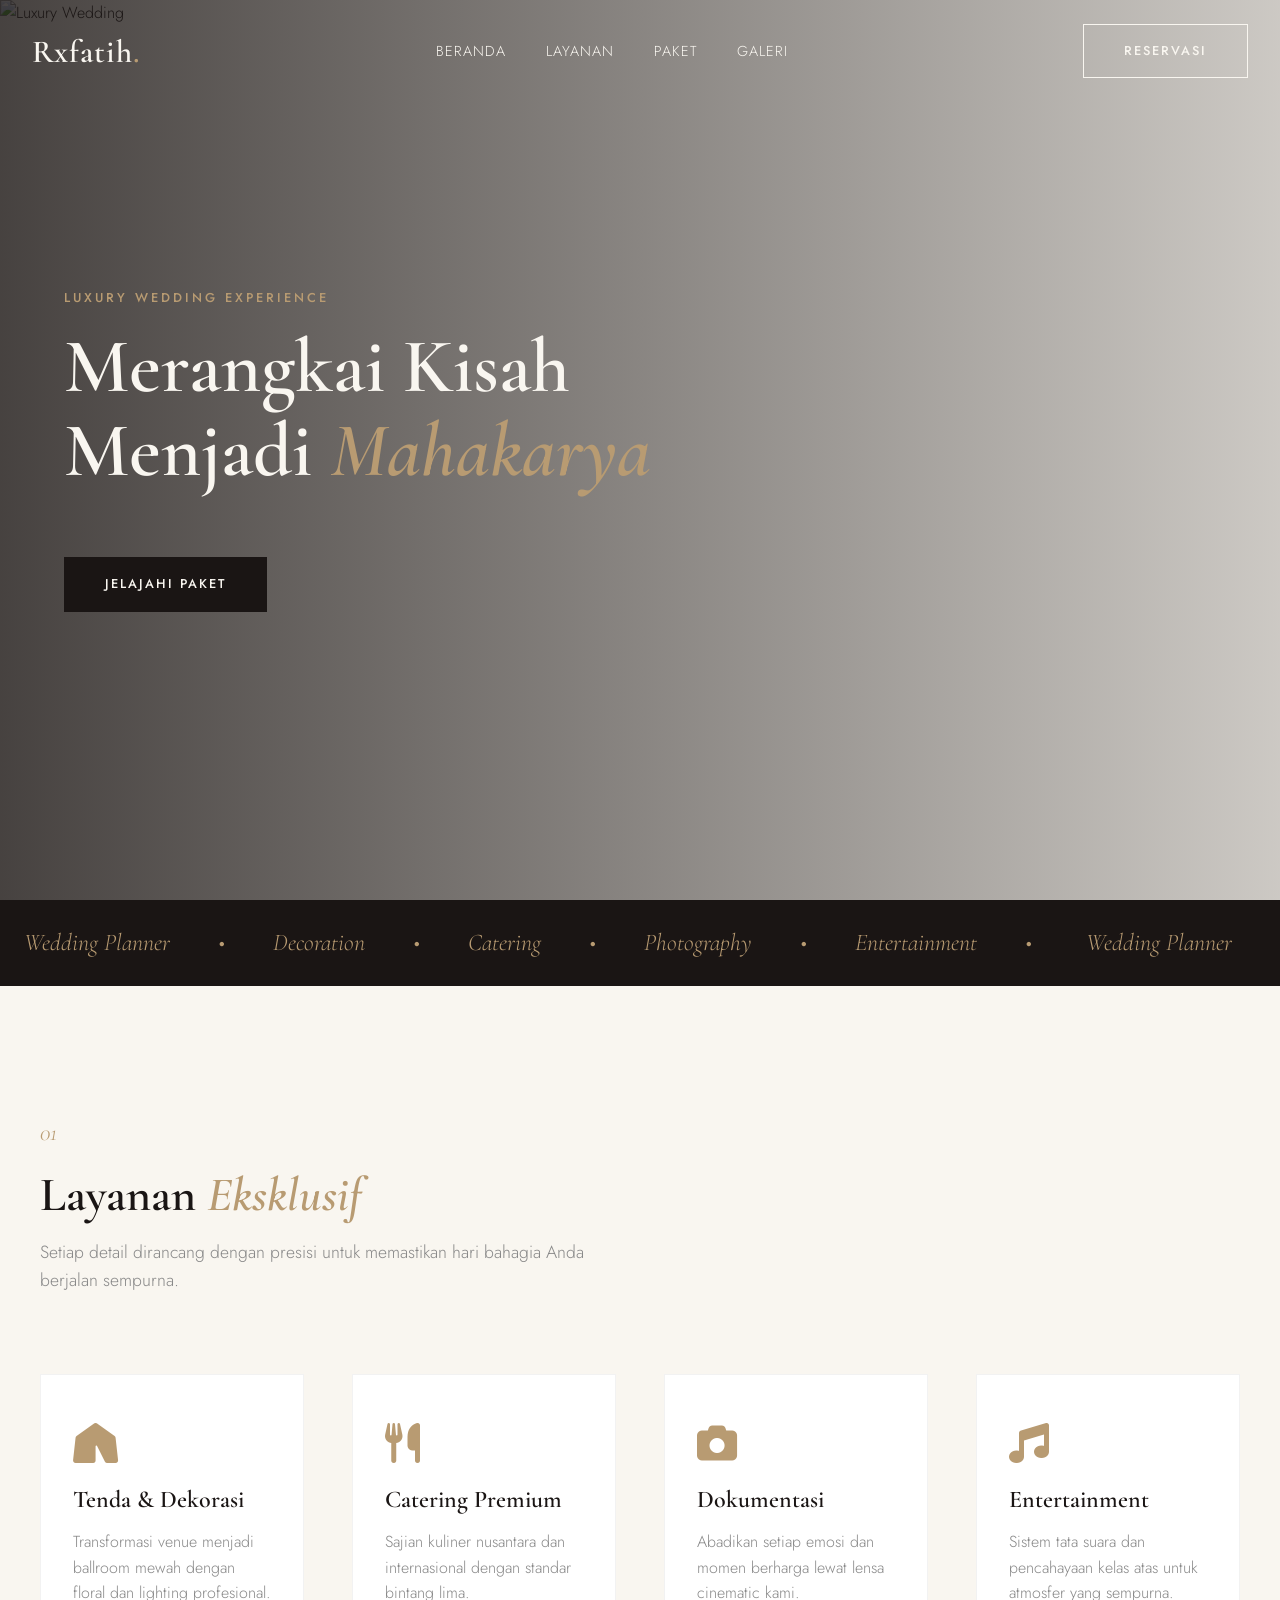
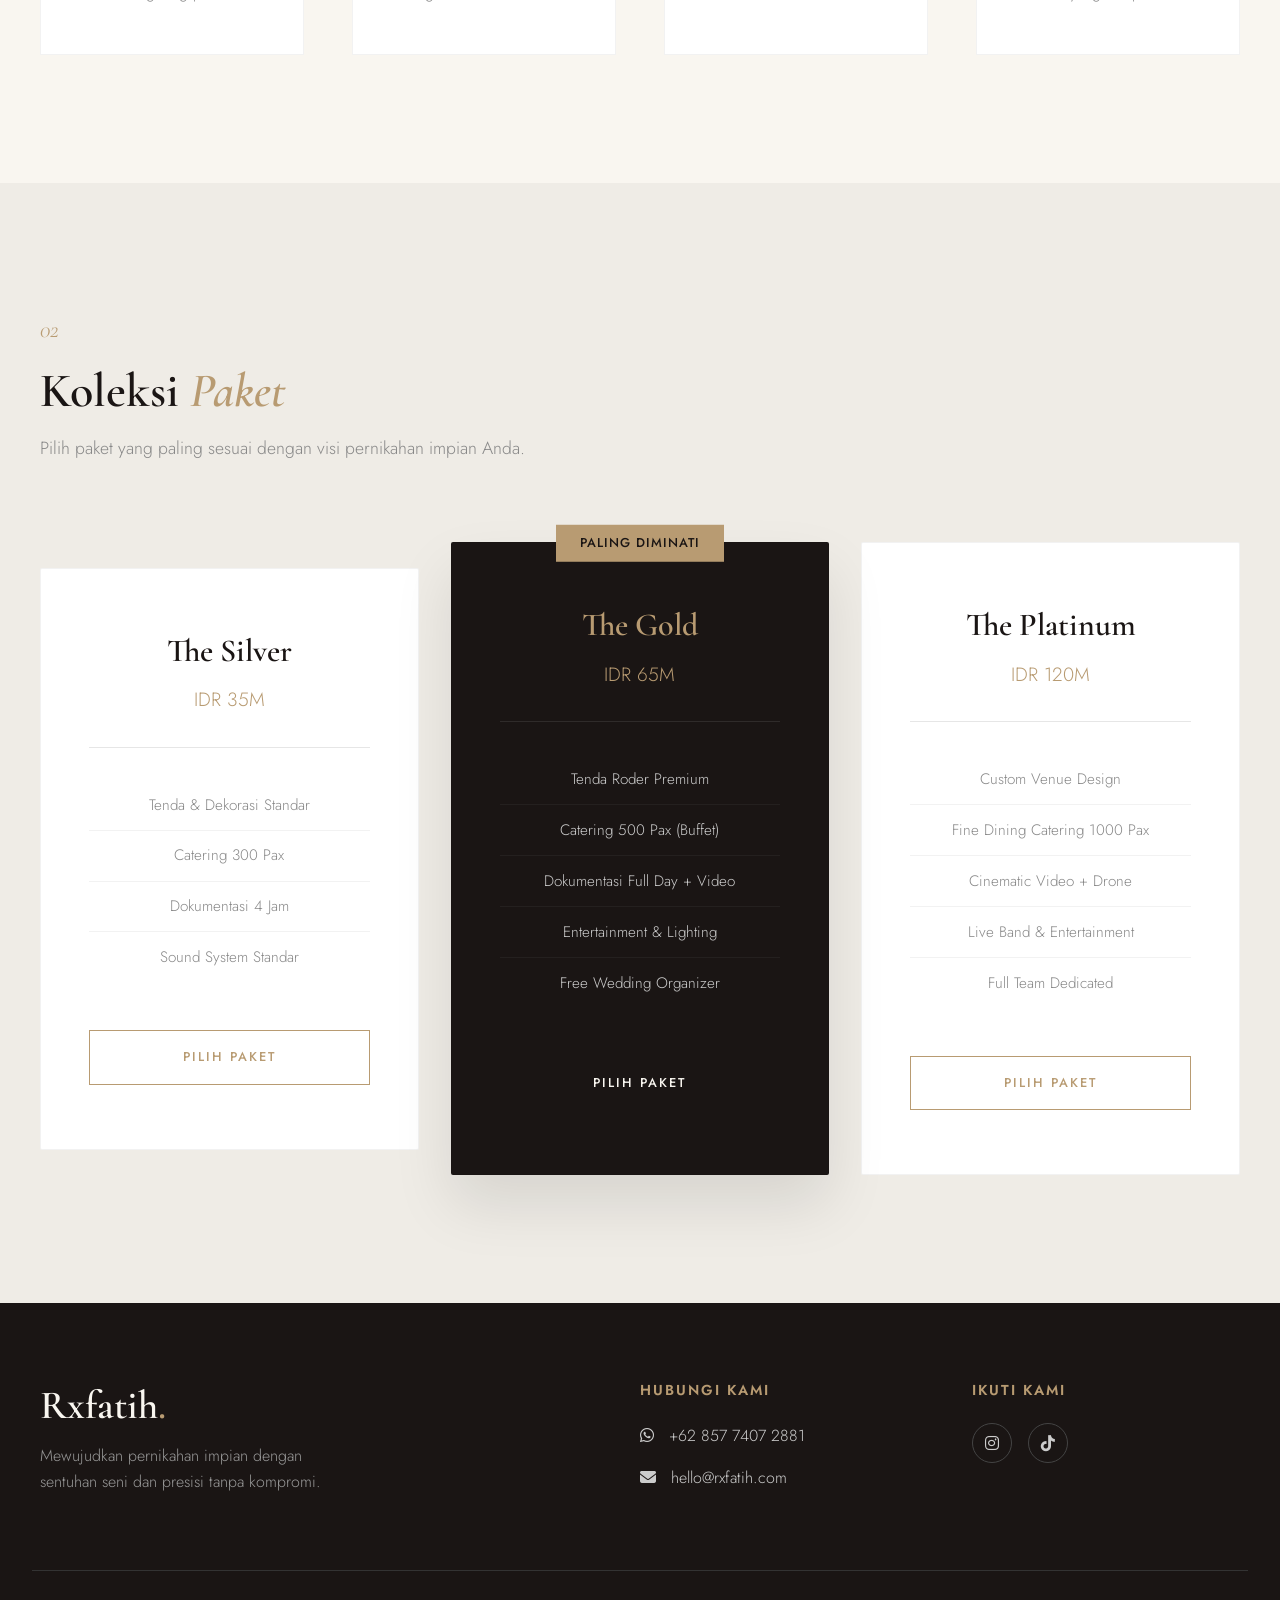
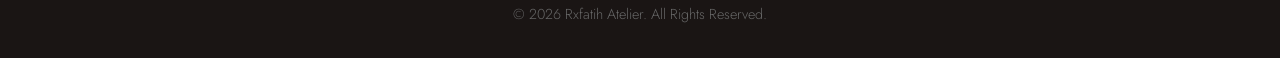
==== index.html @ e3437431 "Update index.html" ====
<!DOCTYPE html>
<html lang="id">
<head>
    <meta charset="UTF-8">
    <meta name="viewport" content="width=device-width, initial-scale=1.0">
    <title>Rxfatih Atelier | Luxury Wedding Organizer</title>
    <link rel="preconnect" href="https://fonts.googleapis.com">
    <link rel="preconnect" href="https://fonts.gstatic.com" crossorigin>
    <link href="https://fonts.googleapis.com/css2?family=Cormorant+Garamond:ital,wght@0,400;0,600;1,400&family=Jost:wght@300;400;500&display=swap" rel="stylesheet">
    <link rel="stylesheet" href="https://cdnjs.cloudflare.com/ajax/libs/font-awesome/6.4.0/css/all.min.css">
    
    <style>
        /* CSS UTAMA */
        :root { --clr-bg: #F9F6F0; --clr-dark: #1A1514; --clr-gold: #B89B72; --clr-grey: #888; --font-heading: 'Cormorant Garamond', serif; --font-body: 'Jost', sans-serif; --transition: all 0.4s cubic-bezier(0.25, 1, 0.5, 1); }
        * { margin: 0; padding: 0; box-sizing: border-box; }
        html { scroll-behavior: smooth; }
        body { background-color: var(--clr-bg); color: var(--clr-dark); font-family: var(--font-body); font-weight: 300; line-height: 1.6; overflow-x: hidden; }
        img { max-width: 100%; display: block; }
        a { text-decoration: none; color: inherit; }
        li { list-style: none; }
        h1, h2, h3, h4 { font-family: var(--font-heading); font-weight: 600; line-height: 1.1; }
        em { font-style: italic; color: var(--clr-gold); }
        .subtitle { font-family: var(--font-body); text-transform: uppercase; letter-spacing: 3px; font-size: 0.8rem; font-weight: 500; color: var(--clr-gold); margin-bottom: 1rem; display: block; }
        .title { font-size: clamp(2.5rem, 5vw, 4.5rem); }
        .mb-4 { margin-bottom: 2rem; }
        .mt-4 { margin-top: 2rem; }
        .text-center { text-align: center; }
        .section-padding { padding: 8rem 2rem; }
        .bg-light { background-color: #EFECE6; }
        .container { max-width: 1200px; margin: 0 auto; }
        .section-header { margin-bottom: 5rem; max-width: 600px; }
        .section-header .number { font-family: var(--font-heading); font-size: 1.5rem; color: var(--clr-gold); font-style: italic; }
        .section-header h2 { font-size: 3rem; margin: 1rem 0; }
        .section-header p { color: var(--clr-grey); font-size: 1.1rem; }

        .btn-solid, .btn-outline, .btn-outline-dark { display: inline-block; padding: 1rem 2.5rem; text-transform: uppercase; letter-spacing: 2px; font-size: 0.8rem; font-weight: 500; transition: var(--transition); cursor: pointer; }
        .btn-solid { background: var(--clr-dark); color: var(--clr-bg); border: 1px solid var(--clr-dark); }
        .btn-solid:hover { background: var(--clr-gold); border-color: var(--clr-gold); }
        .btn-outline { border: 1px solid var(--clr-dark); color: var(--clr-dark); }
        .btn-outline:hover { background: var(--clr-dark); color: var(--clr-bg); }
        .btn-outline-dark { border: 1px solid var(--clr-gold); color: var(--clr-gold); text-align: center; }
        .btn-outline-dark:hover { background: var(--clr-gold); color: var(--clr-bg); }

        .preloader { position: fixed; inset: 0; background: var(--clr-bg); z-index: 9999; display: flex; align-items: center; justify-content: center; transition: opacity 0.6s ease; }
        .preloader-text { font-family: var(--font-heading); font-size: 3rem; color: var(--clr-gold); animation: pulse 1.5s infinite; }
        @keyframes pulse { 0%, 100% { opacity: 0.5; } 50% { opacity: 1; } }

        .navbar { position: fixed; top: 0; width: 100%; z-index: 100; padding: 1.5rem 2rem; transition: var(--transition); }
        .navbar.scrolled { background: rgba(249, 246, 240, 0.95); backdrop-filter: blur(10px); padding: 1rem 2rem; box-shadow: 0 5px 20px rgba(0,0,0,0.05); }
        .nav-container { max-width: 1400px; margin: 0 auto; display: flex; justify-content: space-between; align-items: center; }
        .logo { font-family: var(--font-heading); font-size: 2rem; font-weight: 600; color: var(--clr-dark); letter-spacing: 1px; }
        .logo span { color: var(--clr-gold); }
        .navbar.scrolled .logo { color: var(--clr-dark); }
        .nav-links { display: flex; gap: 2.5rem; }
        .nav-links a { font-size: 0.9rem; text-transform: uppercase; letter-spacing: 1px; color: var(--clr-dark); position: relative; }
        .nav-links a::after { content: ''; position: absolute; bottom: -5px; left: 0; width: 0; height: 1px; background: var(--clr-gold); transition: var(--transition); }
        .nav-links a:hover::after, .nav-links a.active::after { width: 100%; }
        .navbar:not(.scrolled) .logo, .navbar:not(.scrolled) .nav-links a, .navbar:not(.scrolled) .btn-outline { color: var(--clr-bg); border-color: var(--clr-bg); }
        .navbar:not(.scrolled) .btn-outline:hover { background: var(--clr-bg); color: var(--clr-dark); }

        .hamburger { display: none; background: none; border: none; cursor: pointer; flex-direction: column; gap: 6px; z-index: 1002; }
        .hamburger span { display: block; width: 30px; height: 2px; background: var(--clr-dark); transition: var(--transition); }
        .navbar:not(.scrolled) .hamburger span { background: var(--clr-bg); }
        .hamburger.active span { background: var(--clr-dark); }
        .hamburger.active span:nth-child(1) { transform: translateY(8px) rotate(45deg); }
        .hamburger.active span:nth-child(2) { opacity: 0; }
        .hamburger.active span:nth-child(3) { transform: translateY(-8px) rotate(-45deg); }

        .mobile-overlay { position: fixed; inset: 0; background: rgba(26,21,20,0.5); backdrop-filter: blur(4px); z-index: 1000; opacity: 0; visibility: hidden; transition: var(--transition); }
        .mobile-overlay.active { opacity: 1; visibility: visible; }
        .mobile-menu { position: fixed; top: 0; right: -100%; width: 100%; max-width: 400px; height: 100vh; background: var(--clr-bg); z-index: 1001; display: flex; flex-direction: column; padding: 2rem; transition: right 0.5s cubic-bezier(0.25, 1, 0.5, 1); box-shadow: -10px 0 30px rgba(0,0,0,0.1); }
        .mobile-menu.active { right: 0; }
        .mobile-menu-header { margin-bottom: 3rem; }
        .mobile-links { display: flex; flex-direction: column; gap: 1.5rem; flex-grow: 1; }
        .mobile-links a:not(.btn-solid) { font-family: var(--font-heading); font-size: 1.8rem; color: var(--clr-dark); border-bottom: 1px solid rgba(0,0,0,0.1); padding-bottom: 0.5rem; transition: var(--transition); }
        .mobile-links a:not(.btn-solid):hover { color: var(--clr-gold); padding-left: 10px; }
        .mobile-menu-footer { margin-top: auto; color: var(--clr-grey); font-size: 0.9rem; }

        .hero { position: relative; height: 100vh; min-height: 700px; display: flex; align-items: center; padding: 0 5%; }
        .hero-bg { position: absolute; inset: 0; z-index: -1; }
        .hero-bg img { width: 100%; height: 100%; object-fit: cover; }
        .hero-bg::after { content: ''; position: absolute; inset: 0; background: linear-gradient(to right, rgba(26,21,20,0.8) 0%, rgba(26,21,20,0.2) 100%); }
        .hero-content { max-width: 800px; color: var(--clr-bg); }
        .hero-content .title { font-size: clamp(3rem, 6vw, 6rem); margin-bottom: 2rem; }

        .marquee { background: var(--clr-dark); color: var(--clr-gold); padding: 1.5rem 0; overflow: hidden; white-space: nowrap; }
        .marquee-content { display: inline-block; animation: marquee 20s linear infinite; font-family: var(--font-heading); font-size: 1.5rem; font-style: italic; }
        .marquee-content span { margin: 0 1.5rem; }
        @keyframes marquee { 0% { transform: translateX(0); } 100% { transform: translateX(-50%); } }

        .services-grid { display: grid; grid-template-columns: repeat(auto-fit, minmax(250px, 1fr)); gap: 3rem; }
        .service-item { padding: 3rem 2rem; background: #fff; border: 1px solid rgba(0,0,0,0.05); transition: var(--transition); }
        .service-item:hover { transform: translateY(-10px); box-shadow: 0 20px 40px rgba(0,0,0,0.05); }
        .service-item i { font-size: 2.5rem; color: var(--clr-gold); margin-bottom: 1.5rem; }
        .service-item h3 { font-size: 1.5rem; margin-bottom: 1rem; }
        .service-item p { color: var(--clr-grey); }

        .packages-grid { display: grid; grid-template-columns: repeat(auto-fit, minmax(300px, 1fr)); gap: 2rem; align-items: center; }
        .package-card { background: #fff; padding: 4rem 3rem; border-radius: 2px; border: 1px solid rgba(0,0,0,0.05); position: relative; transition: var(--transition); }
        .package-card.featured { background: var(--clr-dark); color: var(--clr-bg); transform: scale(1.05); z-index: 1; box-shadow: 0 30px 60px rgba(0,0,0,0.1); }
        .package-card.featured .package-header h3, .package-card.featured .price { color: var(--clr-gold); }
        .package-card.featured li { color: #ccc; }
        .badge { position: absolute; top: 0; left: 50%; transform: translate(-50%, -50%); background: var(--clr-gold); color: var(--clr-dark); padding: 0.5rem 1.5rem; font-size: 0.8rem; font-weight: 500; text-transform: uppercase; letter-spacing: 1px; }
        .package-header { text-align: center; margin-bottom: 2rem; border-bottom: 1px solid rgba(128,128,128,0.2); padding-bottom: 2rem; }
        .package-header h3 { font-size: 2rem; }
        .price { font-family: var(--font-body); font-size: 1.2rem; color: var(--clr-gold); display: block; margin-top: 1rem; }
        .package-features { margin-bottom: 3rem; }
        .package-features li { text-align: center; padding: 0.8rem 0; border-bottom: 1px solid rgba(128,128,128,0.1); color: var(--clr-grey); font-size: 0.95rem; }
        .package-features li:last-child { border: none; }
        .package-card .btn-outline-dark, .package-card .btn-solid { display: block; width: 100%; text-align: center; }

        footer { background: var(--clr-dark); color: var(--clr-bg); padding: 5rem 2rem 2rem; }
        .footer-content { display: grid; grid-template-columns: 2fr 1fr 1fr; gap: 4rem; margin-bottom: 4rem; }
        .footer-brand h2 { font-size: 2.5rem; margin-bottom: 1rem; }
        .footer-brand span { color: var(--clr-gold); }
        .footer-brand p { color: #999; max-width: 300px; }
        .footer-content h4 { font-family: var(--font-body); text-transform: uppercase; letter-spacing: 2px; font-size: 0.9rem; margin-bottom: 1.5rem; color: var(--clr-gold); }
        .footer-contact a { display: block; color: #ccc; margin-bottom: 1rem; transition: var(--transition); }
        .footer-contact a:hover { color: var(--clr-gold); padding-left: 5px; }
        .footer-contact i { margin-right: 10px; }
        .social-icons { display: flex; gap: 1rem; }
        .social-icons a { width: 40px; height: 40px; border: 1px solid #444; border-radius: 50%; display: flex; align-items: center; justify-content: center; color: #ccc; transition: var(--transition); }
        .social-icons a:hover { background: var(--clr-gold); border-color: var(--clr-gold); color: var(--clr-dark); }
        .footer-bottom { text-align: center; padding-top: 2rem; border-top: 1px solid #333; color: #666; font-size: 0.9rem; }

        .reveal { opacity: 0; transform: translateY(30px); transition: all 0.8s ease; }
        .reveal.active { opacity: 1; transform: translateY(0); }

        @media (max-width: 1024px) {
            .nav-links, .navbar .btn-outline { display: none; }
            .hamburger { display: flex; }
            .hero-content .title { font-size: 3.5rem; }
        }
        @media (max-width: 768px) {
            .section-padding { padding: 5rem 1.5rem; }
            .section-header h2 { font-size: 2.5rem; }
            .footer-content { grid-template-columns: 1fr; gap: 2rem; text-align: center; }
            .footer-brand p { margin: 0 auto; }
            .social-icons { justify-content: center; }
            .package-card.featured { transform: scale(1); }
        }
    </style>
</head>
<body>

    <div class="preloader"><div class="preloader-text">Rxfatih</div></div>

    <header class="navbar">
        <div class="nav-container">
            <a href="index.html" class="logo">Rxfatih<span>.</span></a>
            <nav class="nav-links">
                <a href="#home">Beranda</a>
                <a href="#services">Layanan</a>
                <a href="#packages">Paket</a>
                <a href="gallery.html">Galeri</a>
            </nav>
            <a href="checkout.html" class="btn-outline">Reservasi</a>
            <button class="hamburger" id="hamburger">
                <span></span><span></span><span></span>
            </button>
        </div>
    </header>

    <div class="mobile-overlay" id="mobileOverlay"></div>
    <nav class="mobile-menu" id="mobileMenu">
        <div class="mobile-menu-header">
            <span class="logo">Rxfatih<span>.</span></span>
        </div>
        <div class="mobile-links">
            <a href="index.html">Beranda</a>
            <a href="#services" class="mobile-link">Layanan</a>
            <a href="#packages" class="mobile-link">Paket</a>
            <a href="gallery.html">Galeri</a>
            <a href="checkout.html" class="btn-solid">Reservasi Sekarang</a>
        </div>
        <div class="mobile-menu-footer">
            <p>Jakarta, Indonesia</p>
            <p>hello@rxfatih.com</p>
        </div>
    </nav>

    <section class="hero" id="home">
        <div class="hero-bg">
            <img src="https://images.unsplash.com/photo-1519741497674-611481863552?q=80&w=2070&auto=format&fit=crop" alt="Luxury Wedding">
        </div>
        <div class="hero-content reveal">
            <p class="subtitle">Luxury Wedding Experience</p>
            <h1 class="title">Merangkai Kisah<br>Menjadi <em>Mahakarya</em></h1>
            <a href="#packages" class="btn-solid mt-4">Jelajahi Paket</a>
        </div>
    </section>

    <div class="marquee">
        <div class="marquee-content">
            <span>Wedding Planner</span><span>•</span><span>Decoration</span><span>•</span><span>Catering</span><span>•</span><span>Photography</span><span>•</span><span>Entertainment</span><span>•</span>
            <span>Wedding Planner</span><span>•</span><span>Decoration</span><span>•</span><span>Catering</span><span>•</span><span>Photography</span><span>•</span><span>Entertainment</span><span>•</span>
        </div>
    </div>

    <section class="services section-padding" id="services">
        <div class="container">
            <div class="section-header reveal">
                <span class="number">01</span>
                <h2>Layanan <em>Eksklusif</em></h2>
                <p>Setiap detail dirancang dengan presisi untuk memastikan hari bahagia Anda berjalan sempurna.</p>
            </div>
            <div class="services-grid">
                <div class="service-item reveal">
                    <i class="fa-solid fa-tent"></i>
                    <h3>Tenda & Dekorasi</h3>
                    <p>Transformasi venue menjadi ballroom mewah dengan floral dan lighting profesional.</p>
                </div>
                <div class="service-item reveal">
                    <i class="fa-solid fa-utensils"></i>
                    <h3>Catering Premium</h3>
                    <p>Sajian kuliner nusantara dan internasional dengan standar bintang lima.</p>
                </div>
                <div class="service-item reveal">
                    <i class="fa-solid fa-camera"></i>
                    <h3>Dokumentasi</h3>
                    <p>Abadikan setiap emosi dan momen berharga lewat lensa cinematic kami.</p>
                </div>
                <div class="service-item reveal">
                    <i class="fa-solid fa-music"></i>
                    <h3>Entertainment</h3>
                    <p>Sistem tata suara dan pencahayaan kelas atas untuk atmosfer yang sempurna.</p>
                </div>
            </div>
        </div>
    </section>

    <section class="packages section-padding bg-light" id="packages">
        <div class="container">
            <div class="section-header reveal">
                <span class="number">02</span>
                <h2>Koleksi <em>Paket</em></h2>
                <p>Pilih paket yang paling sesuai dengan visi pernikahan impian Anda.</p>
            </div>
            <div class="packages-grid">
                <div class="package-card reveal">
                    <div class="package-header">
                        <h3>The Silver</h3>
                        <span class="price">IDR 35M</span>
                    </div>
                    <ul class="package-features">
                        <li>Tenda & Dekorasi Standar</li>
                        <li>Catering 300 Pax</li>
                        <li>Dokumentasi 4 Jam</li>
                        <li>Sound System Standar</li>
                    </ul>
                    <!-- LINK DIARAHKAN KE CHECKOUT DENGAN PARAMETER PAKET=SILVER -->
                    <a href="checkout.html?paket=silver" class="btn-outline-dark">Pilih Paket</a>
                </div>
                <div class="package-card featured reveal">
                    <div class="badge">Paling Diminati</div>
                    <div class="package-header">
                        <h3>The Gold</h3>
                        <span class="price">IDR 65M</span>
                    </div>
                    <ul class="package-features">
                        <li>Tenda Roder Premium</li>
                        <li>Catering 500 Pax (Buffet)</li>
                        <li>Dokumentasi Full Day + Video</li>
                        <li>Entertainment & Lighting</li>
                        <li>Free Wedding Organizer</li>
                    </ul>
                    <!-- LINK DIARAHKAN KE CHECKOUT DENGAN PARAMETER PAKET=GOLD -->
                    <a href="checkout.html?paket=gold" class="btn-solid">Pilih Paket</a>
                </div>
                <div class="package-card reveal">
                    <div class="package-header">
                        <h3>The Platinum</h3>
                        <span class="price">IDR 120M</span>
                    </div>
                    <ul class="package-features">
                        <li>Custom Venue Design</li>
                        <li>Fine Dining Catering 1000 Pax</li>
                        <li>Cinematic Video + Drone</li>
                        <li>Live Band & Entertainment</li>
                        <li>Full Team Dedicated</li>
                    </ul>
                    <!-- LINK DIARAHKAN KE CHECKOUT DENGAN PARAMETER PAKET=PLATINUM -->
                    <a href="checkout.html?paket=platinum" class="btn-outline-dark">Pilih Paket</a>
                </div>
            </div>
        </div>
    </section>

    <footer id="contact">
        <div class="container footer-content">
            <div class="footer-brand">
                <h2>Rxfatih<span>.</span></h2>
                <p>Mewujudkan pernikahan impian dengan sentuhan seni dan presisi tanpa kompromi.</p>
            </div>
            <div class="footer-contact">
                <h4>Hubungi Kami</h4>
                <a href="https://wa.me/6285774072881" target="_blank"><i class="fa-brands fa-whatsapp"></i> +62 857 7407 2881</a>
                <a href="mailto:hello@rxfatih.com"><i class="fa-solid fa-envelope"></i> hello@rxfatih.com</a>
            </div>
            <div class="footer-social">
                <h4>Ikuti Kami</h4>
                <div class="social-icons">
                    <a href="#https://www.instagram.com/xschool_creative?dlrf=MTUxdDVmeDkwdDJqag=="><i class="fa-brands fa-instagram"></i></a>
                    <a href="#"><i class="fa-brands fa-tiktok"></i></a>
                
                </div>
            </div>
        </div>
        <div class="footer-bottom">
            <p>&copy; 2026 Rxfatih Atelier. All Rights Reserved.</p>
        </div>
    </footer>

    <script>
        document.addEventListener('DOMContentLoaded', () => {
            const preloader = document.querySelector('.preloader');
            if (preloader) { window.addEventListener('load', () => { preloader.style.opacity = '0'; setTimeout(() => preloader.style.display = 'none', 600); }); }

            const navbar = document.querySelector('.navbar');
            window.addEventListener('scroll', () => {
                if (window.scrollY > 50) navbar.classList.add('scrolled');
                else { if (document.querySelector('.hero')) navbar.classList.remove('scrolled'); }
            });

            const hamburger = document.getElementById('hamburger');
            const mobileMenu = document.getElementById('mobileMenu');
            const mobileOverlay = document.getElementById('mobileOverlay');

            if (hamburger && mobileMenu) {
                function toggleMenu() {
                    hamburger.classList.toggle('active');
                    mobileMenu.classList.toggle('active');
                    mobileOverlay.classList.toggle('active');
                    document.body.style.overflow = mobileMenu.classList.contains('active') ? 'hidden' : '';
                }
                hamburger.addEventListener('click', toggleMenu);
                mobileOverlay.addEventListener('click', toggleMenu);

                // FIX HAMBURGER LINKS: Tutup menu otomatis saat link diklik
                const mobileLinks = document.querySelectorAll('.mobile-links a');
                mobileLinks.forEach(link => {
                    link.addEventListener('click', () => {
                        hamburger.classList.remove('active');
                        mobileMenu.classList.remove('active');
                        mobileOverlay.classList.remove('active');
                        document.body.style.overflow = '';
                    });
                });
            }

            const reveals = document.querySelectorAll('.reveal');
            const revealOnScroll = new IntersectionObserver(function(entries, observer) {
                entries.forEach(entry => {
                    if (entry.isIntersecting) { entry.target.classList.add('active'); observer.unobserve(entry.target); }
                });
            }, { threshold: 0.15 });
            reveals.forEach(reveal => revealOnScroll.observe(reveal));
        });
    </script>
</body>
</html>
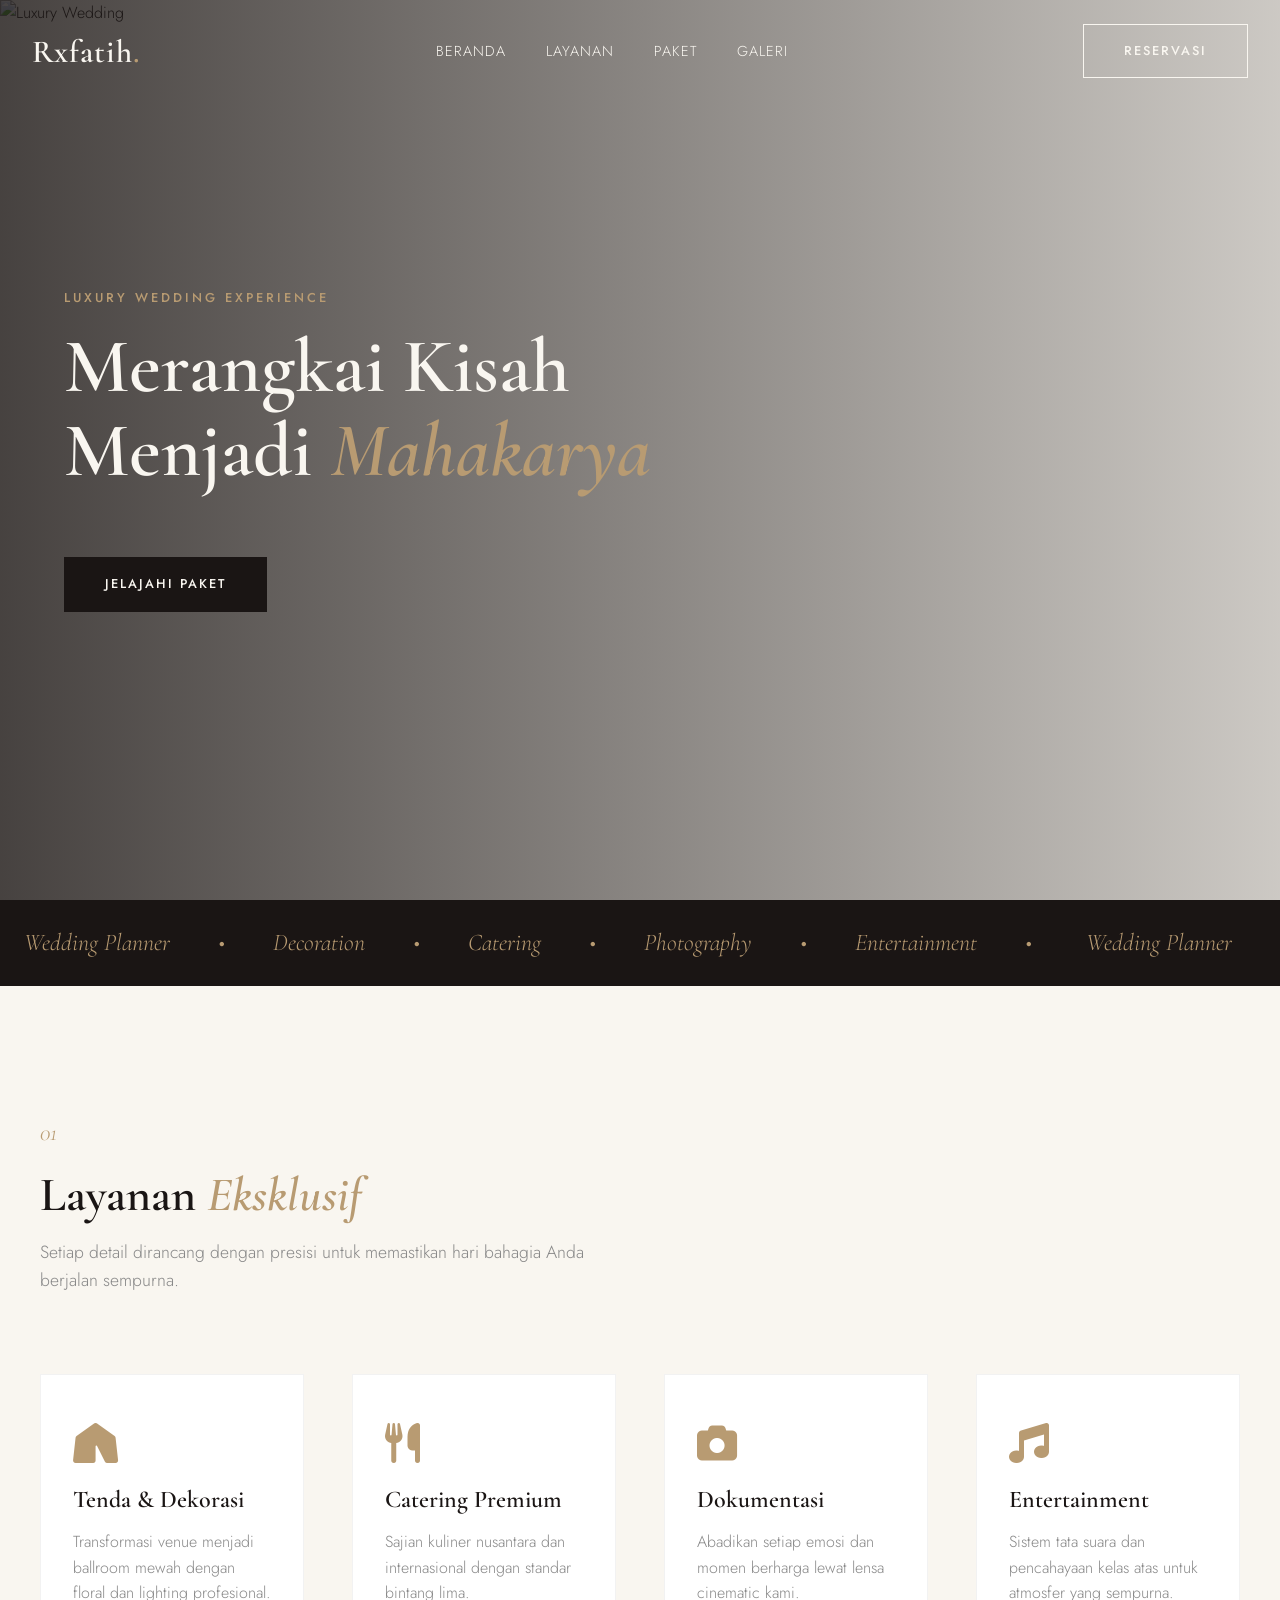
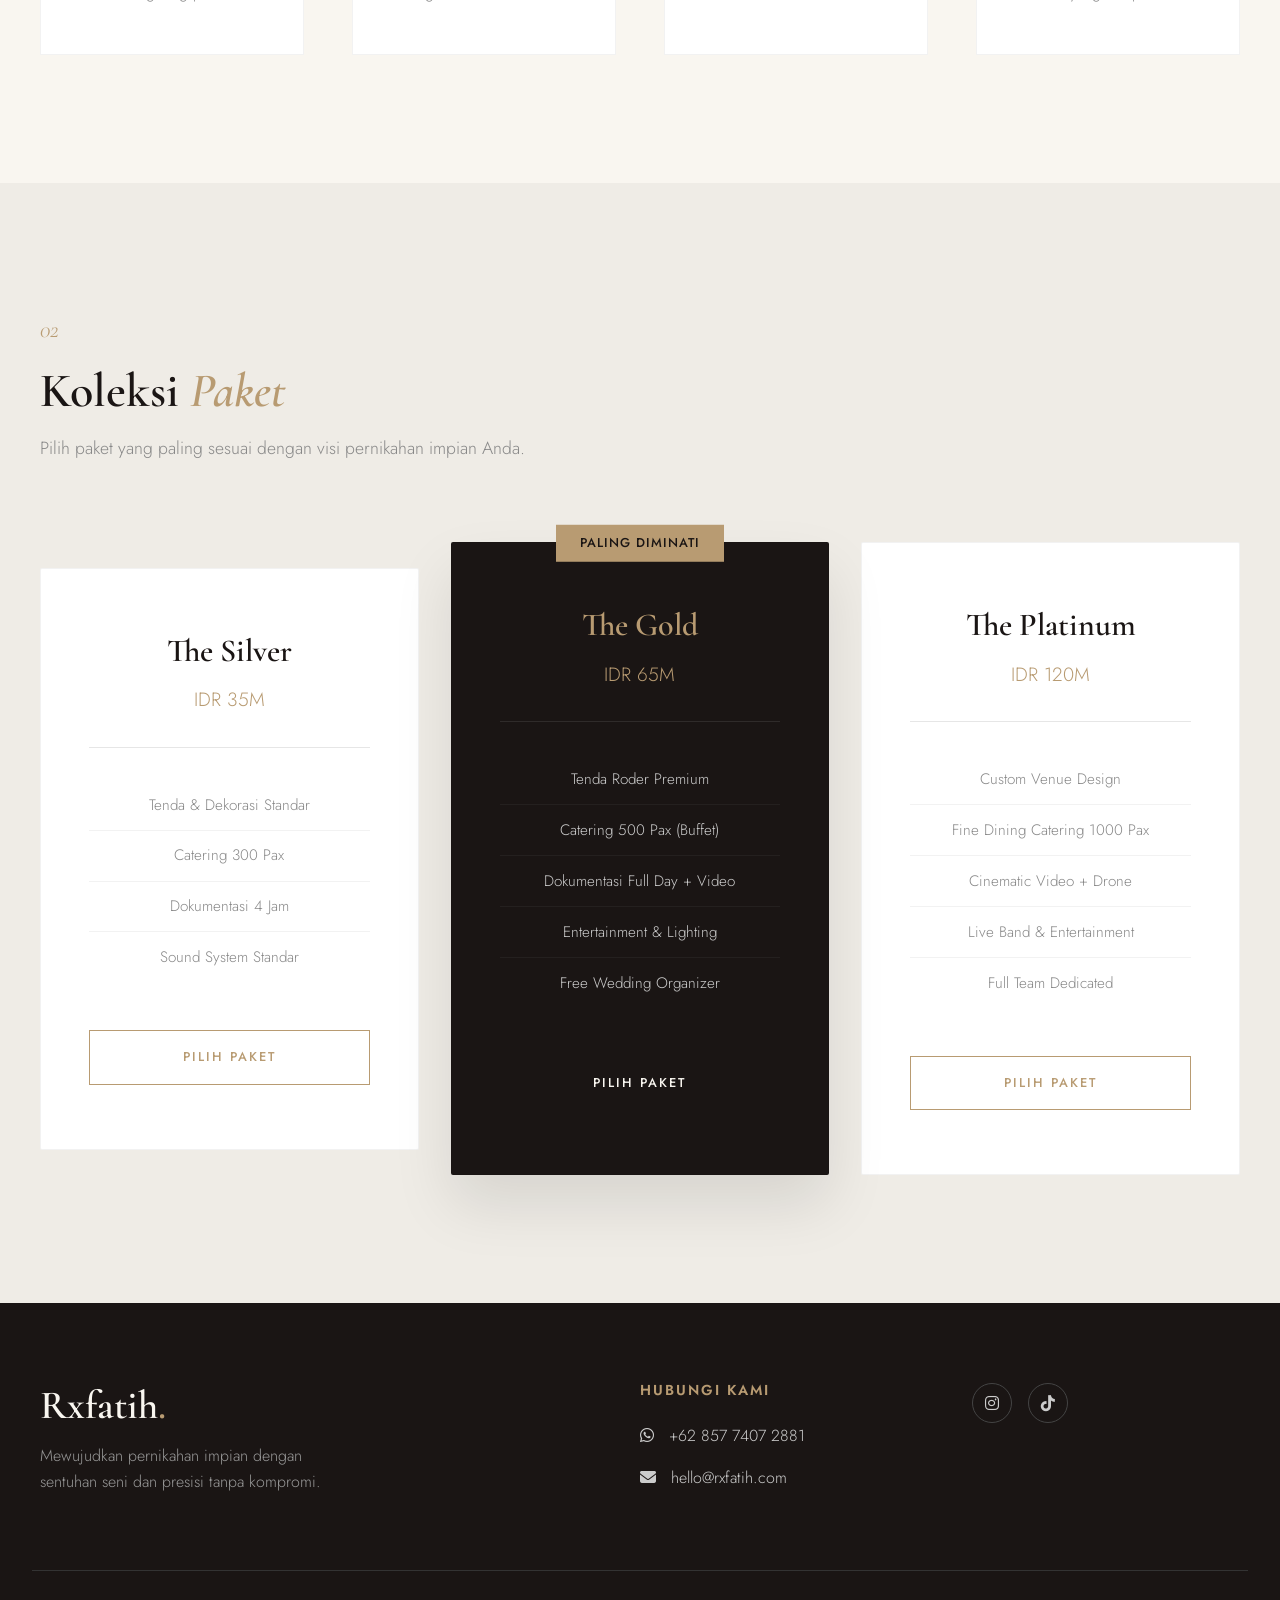
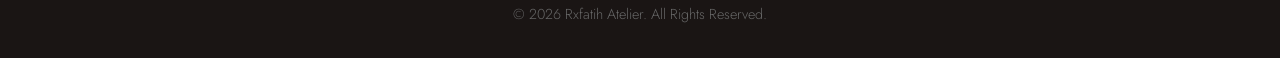
==== commit d96acc3e: "Update index.html" ====
--- a/index.html
+++ b/index.html
@@ -297,13 +297,11 @@
                 <a href="https://wa.me/6285774072881" target="_blank"><i class="fa-brands fa-whatsapp"></i> +62 857 7407 2881</a>
                 <a href="mailto:hello@rxfatih.com"><i class="fa-solid fa-envelope"></i> hello@rxfatih.com</a>
             </div>
-            <div class="footer-social">
-                <h4>Ikuti Kami</h4>
-                <div class="social-icons">
-                    <a href="#https://www.instagram.com/xschool_creative?dlrf=MTUxdDVmeDkwdDJqag=="><i class="fa-brands fa-instagram"></i></a>
-                    <a href="#"><i class="fa-brands fa-tiktok"></i></a>
-                
-                </div>
+            <div class="social-icons">
+    <a href="https://instagram.com/xschool_creative" target="_blank"><i class="fa-brands fa-instagram"></i></a>
+    <a href="https://tiktok.com/@rxfatih5" target="_blank"><i class="fa-brands fa-tiktok"></i></a>
+
+            </div>
             </div>
         </div>
         <div class="footer-bottom">
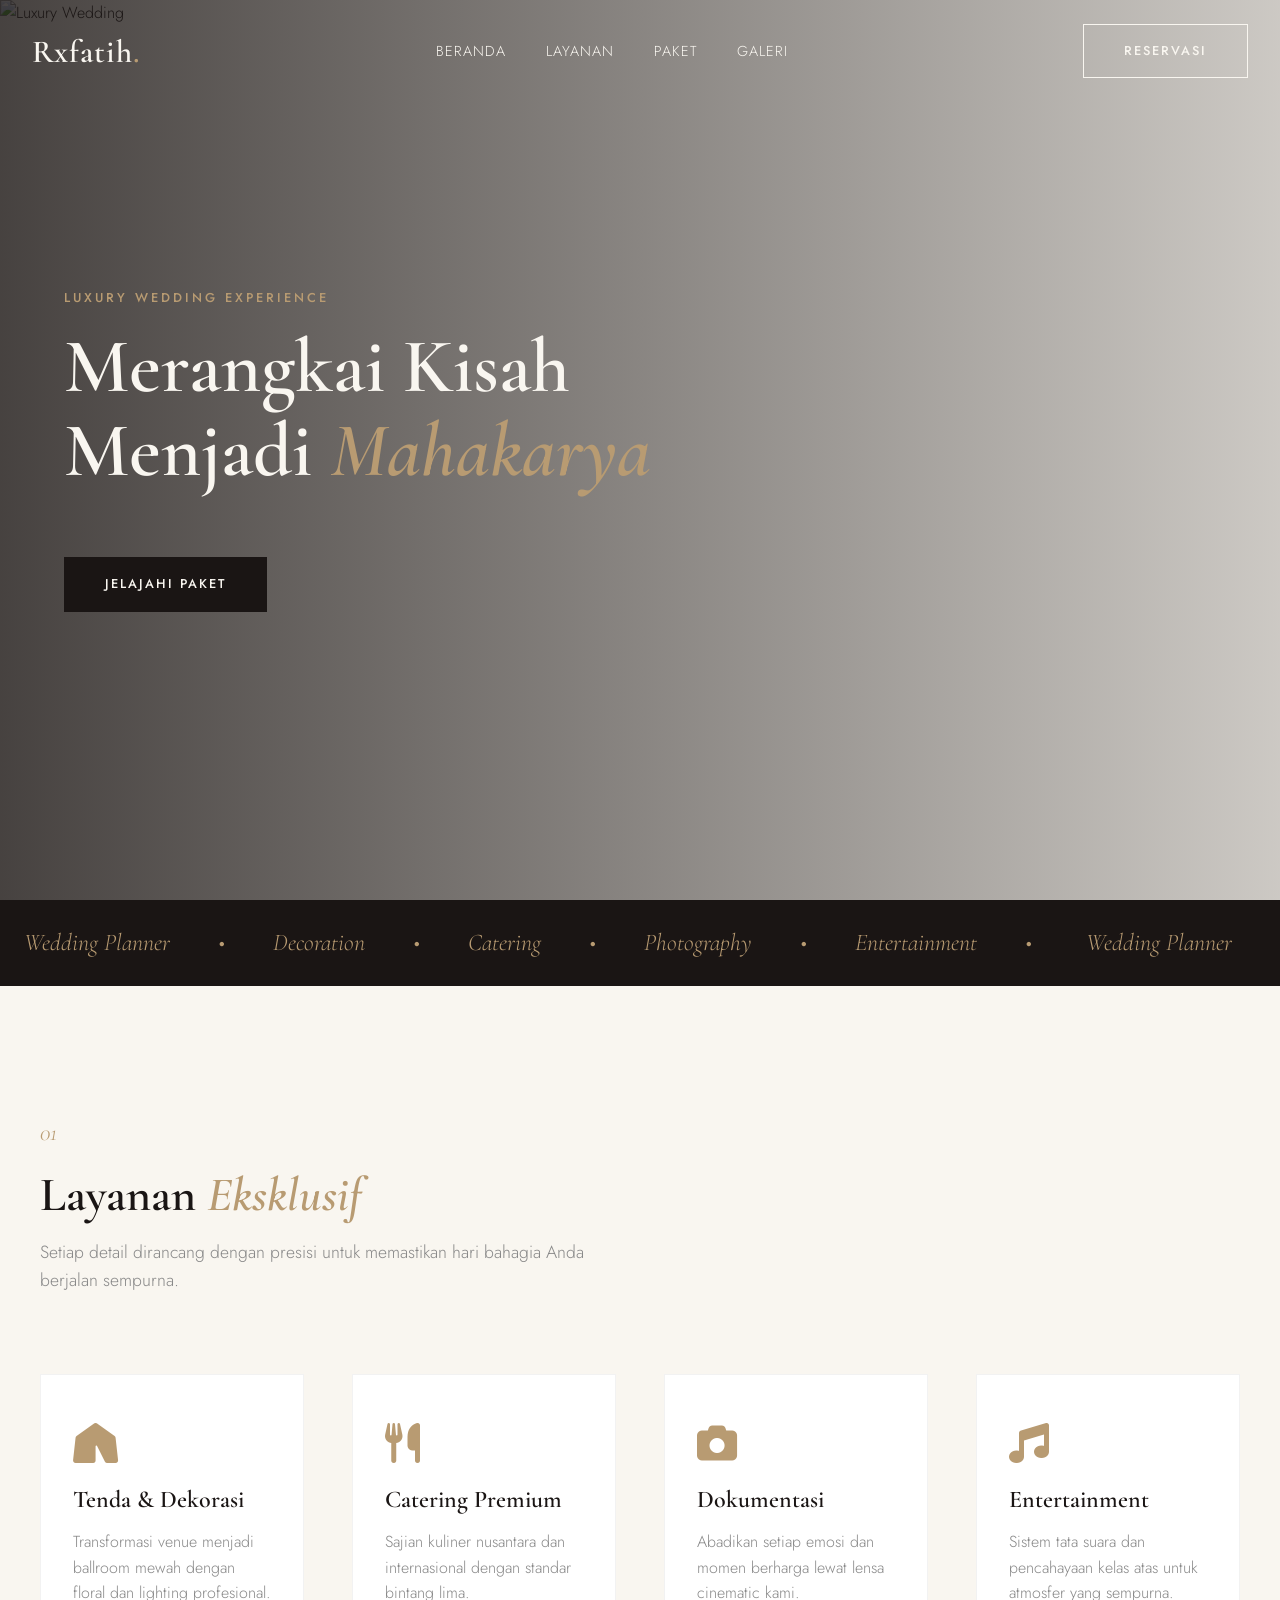
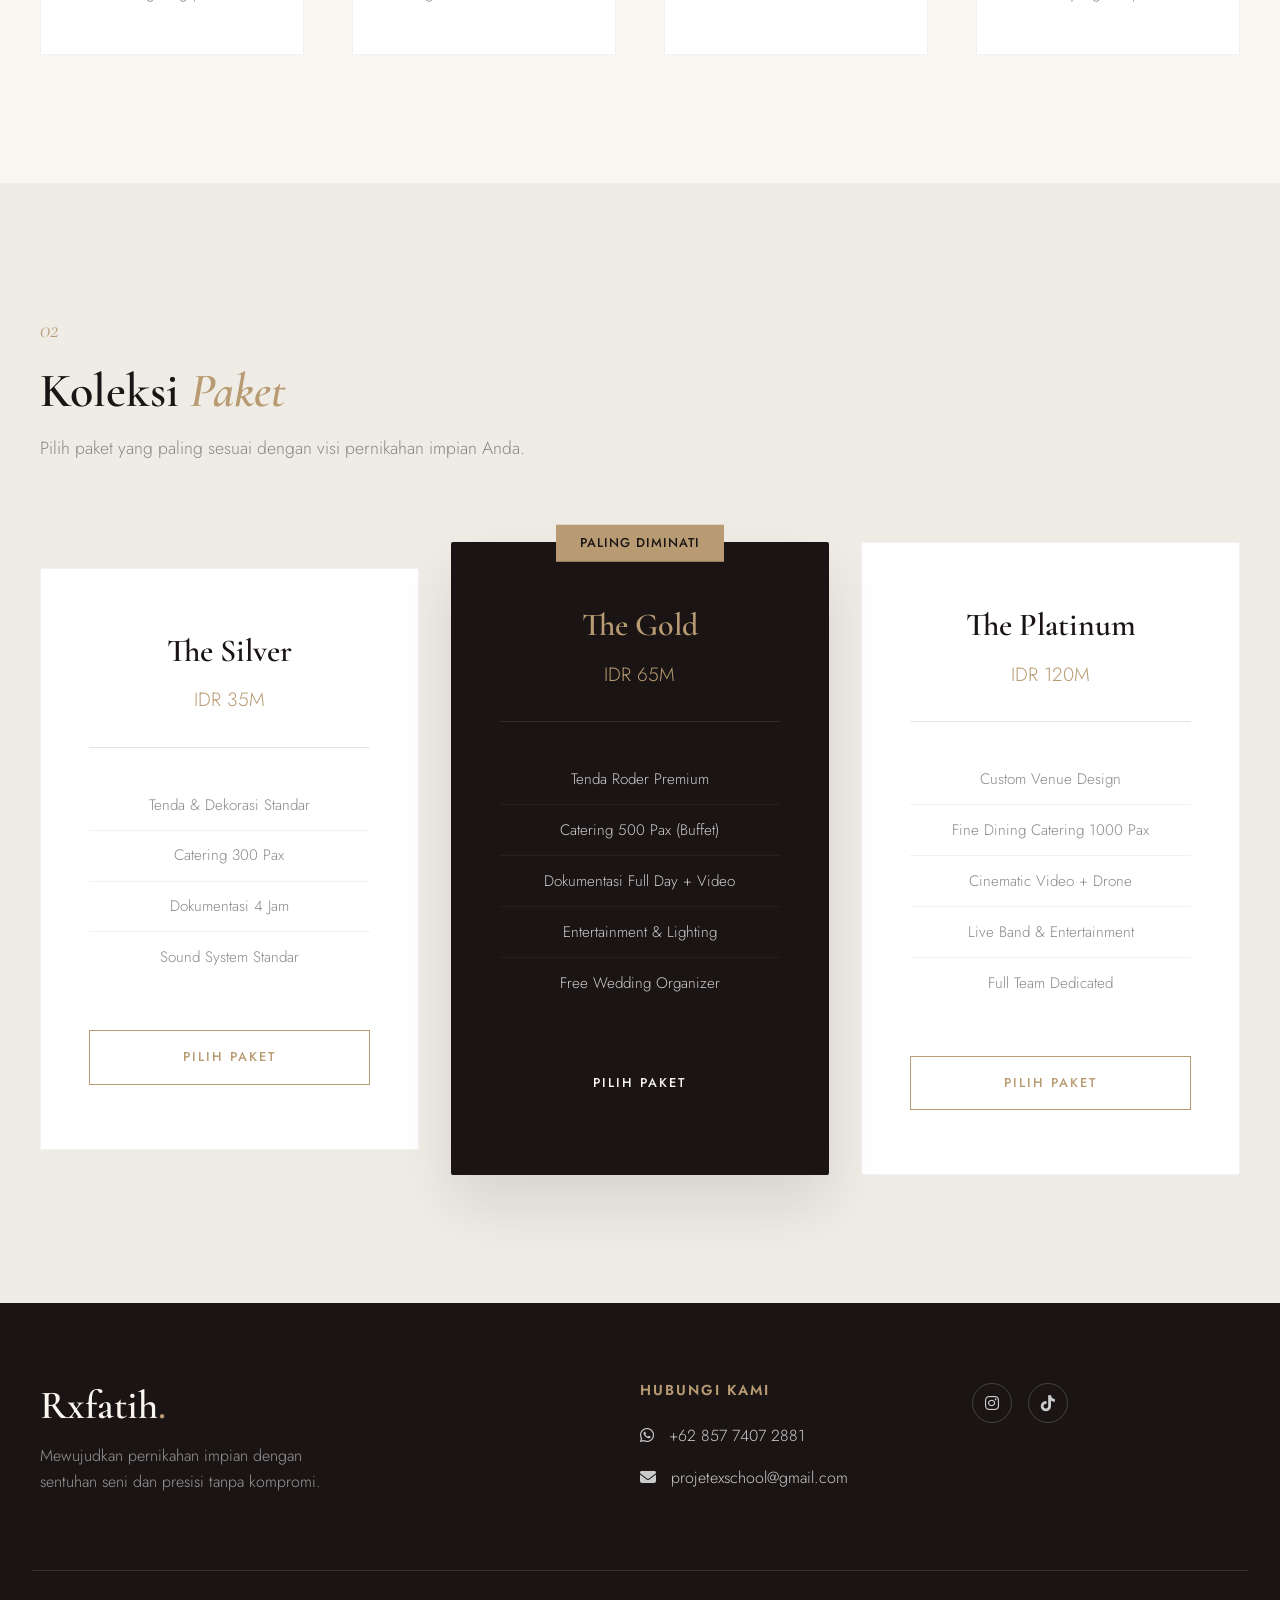
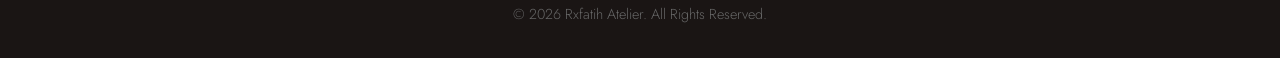
==== commit 9fddcb8f: "Update index.html" ====
--- a/index.html
+++ b/index.html
@@ -295,7 +295,7 @@
             <div class="footer-contact">
                 <h4>Hubungi Kami</h4>
                 <a href="https://wa.me/6285774072881" target="_blank"><i class="fa-brands fa-whatsapp"></i> +62 857 7407 2881</a>
-                <a href="mailto:hello@rxfatih.com"><i class="fa-solid fa-envelope"></i> hello@rxfatih.com</a>
+                <a href="mailto:projetexschool@gmail.com"><i class="fa-solid fa-envelope"></i> projetexschool@gmail.com</a>
             </div>
             <div class="social-icons">
     <a href="https://instagram.com/xschool_creative" target="_blank"><i class="fa-brands fa-instagram"></i></a>
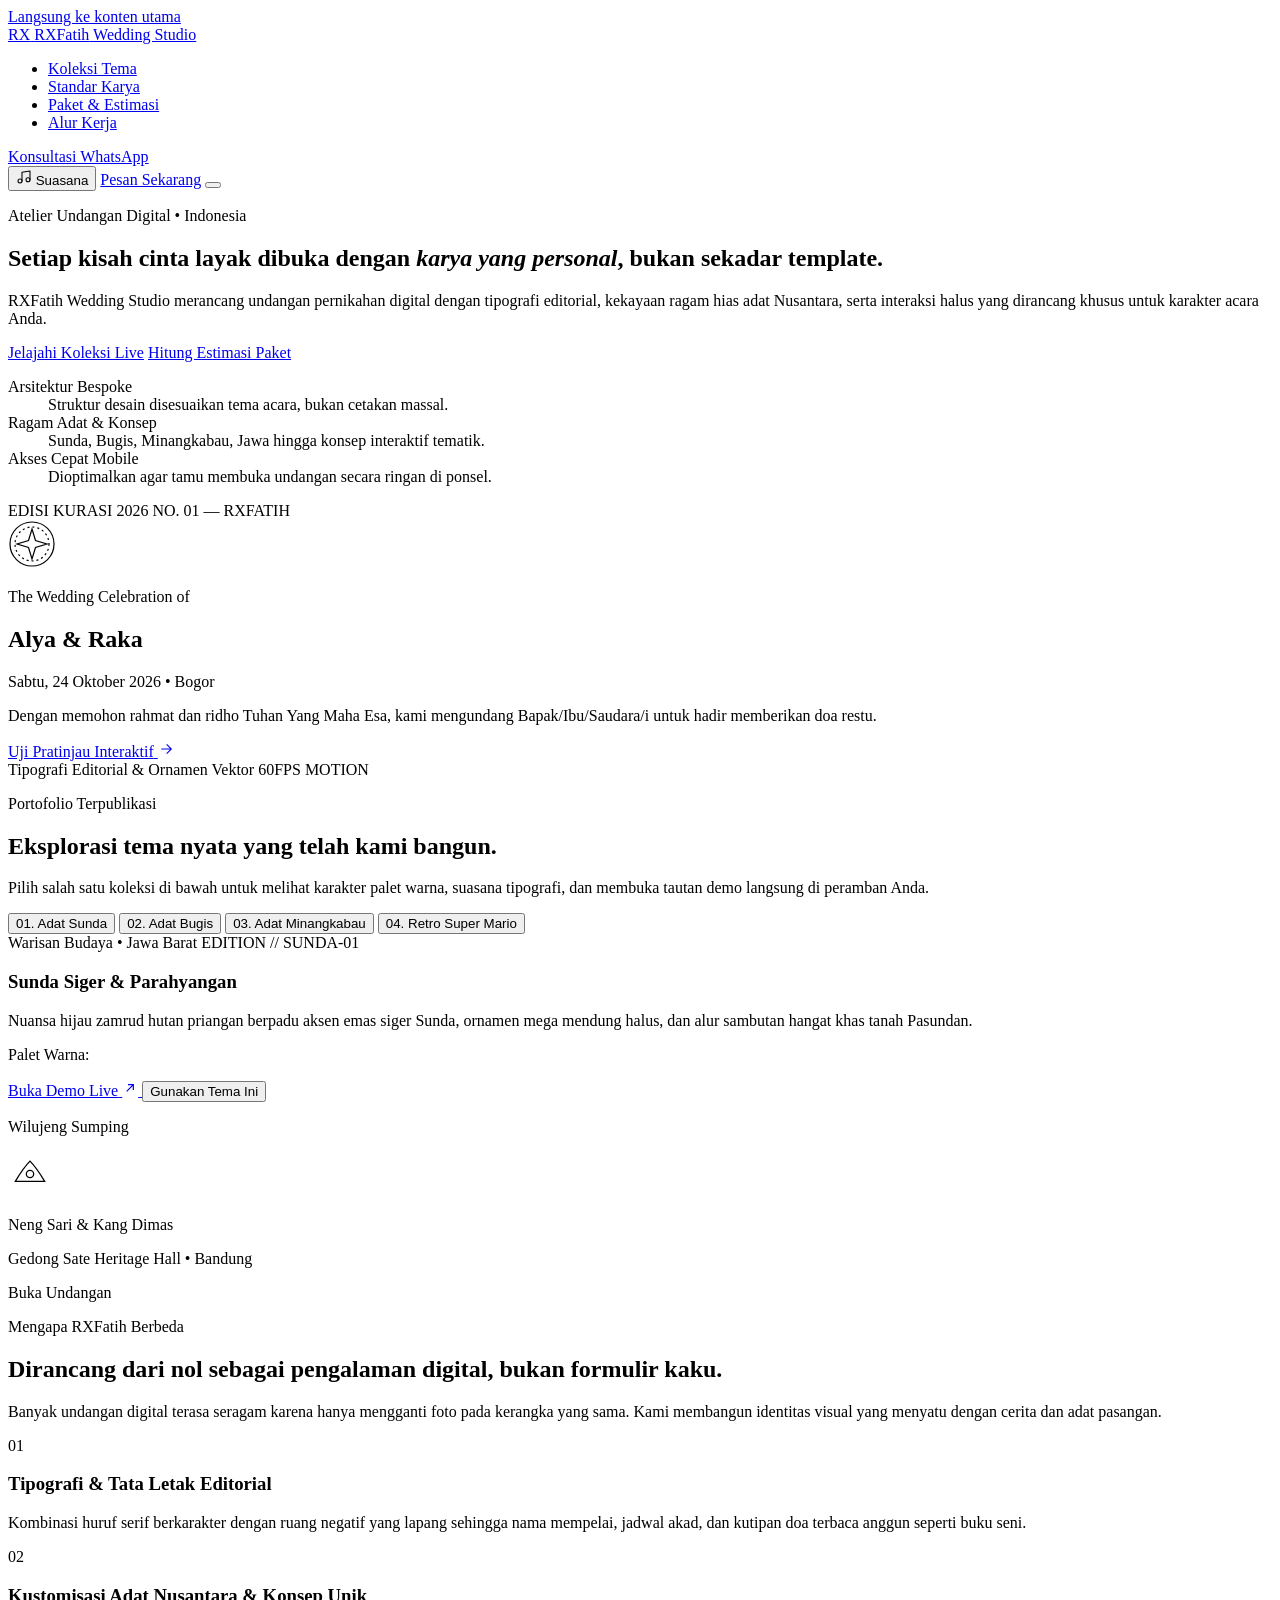
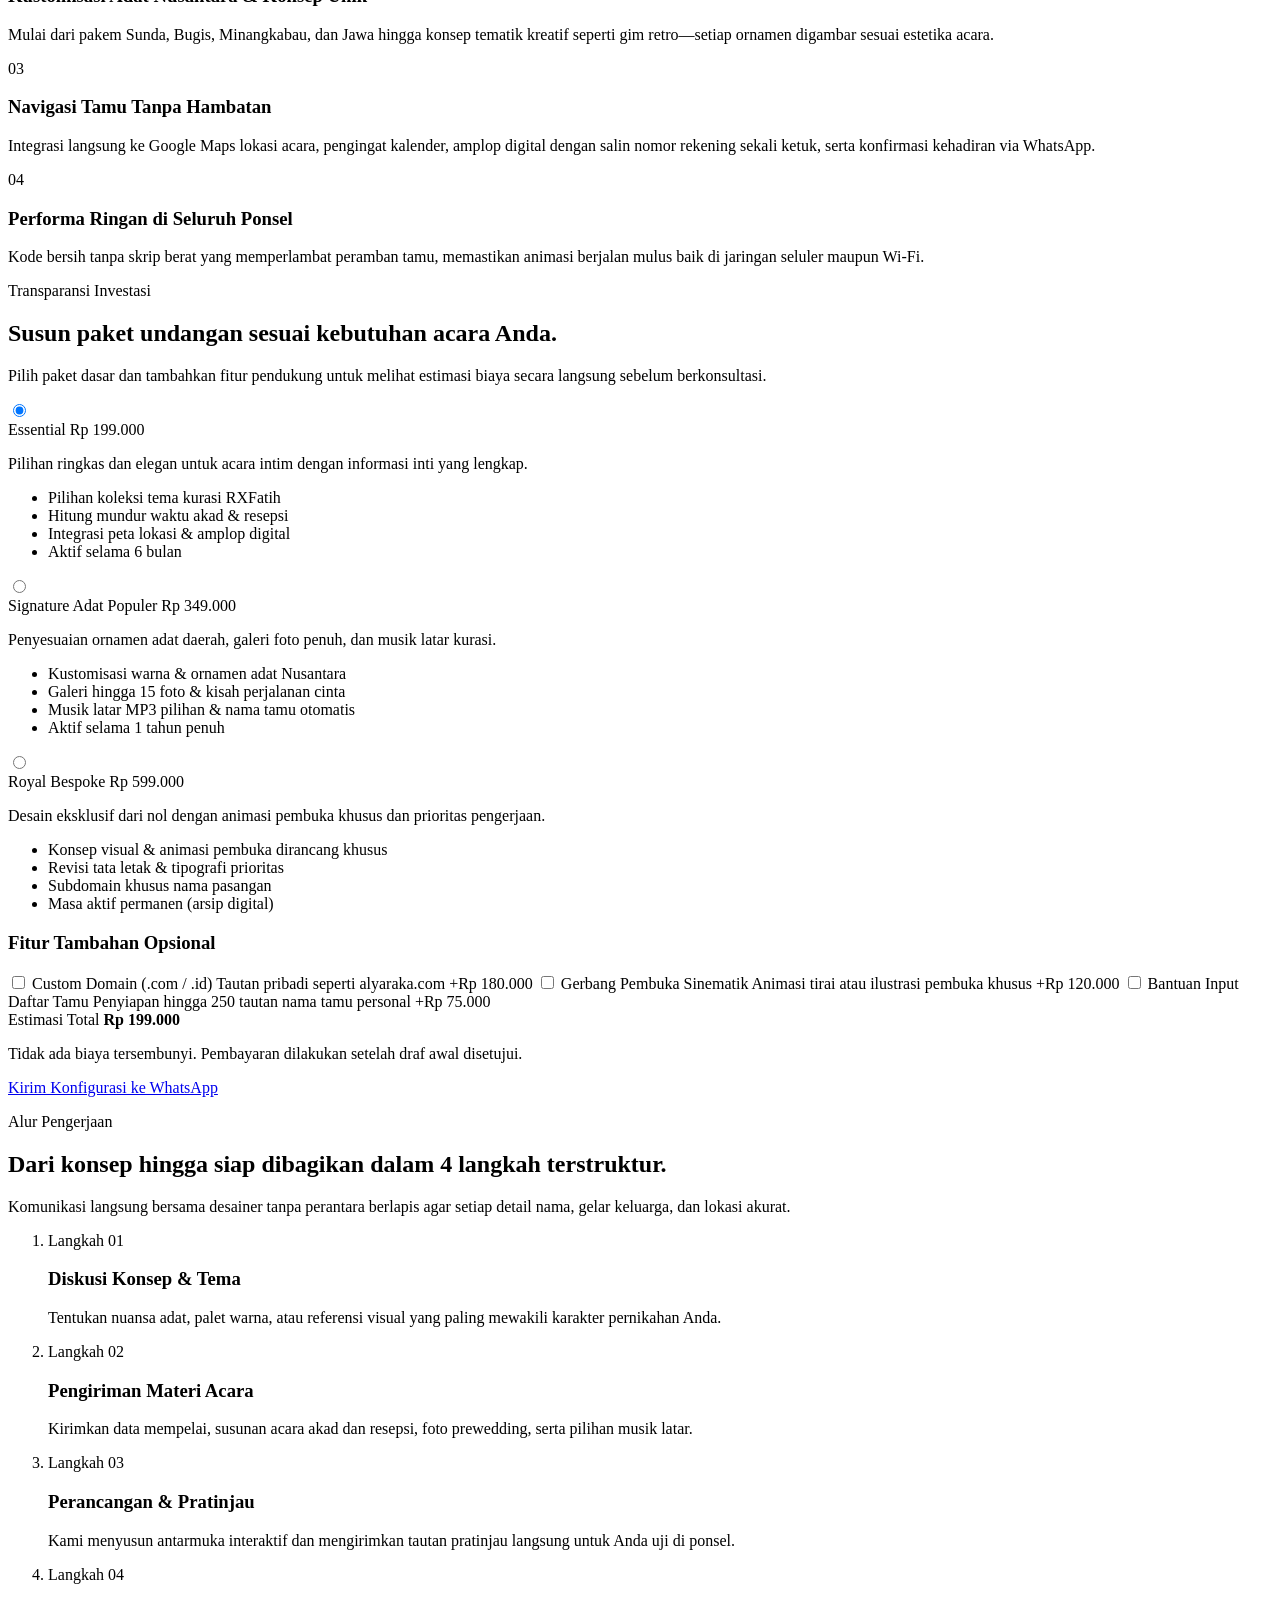
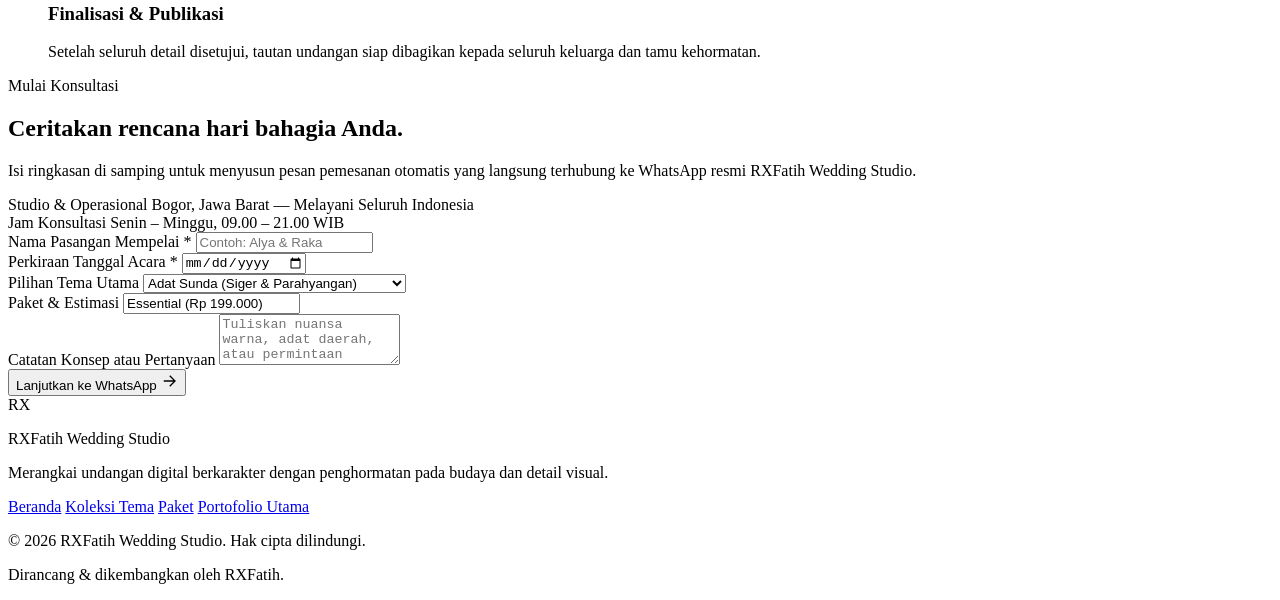
==== commit b839eb6d: "Update index.html" ====
--- a/index.html
+++ b/index.html
@@ -1,359 +1,503 @@
 <!DOCTYPE html>
 <html lang="id">
 <head>
-    <meta charset="UTF-8">
-    <meta name="viewport" content="width=device-width, initial-scale=1.0">
-    <title>Rxfatih Atelier | Luxury Wedding Organizer</title>
-    <link rel="preconnect" href="https://fonts.googleapis.com">
-    <link rel="preconnect" href="https://fonts.gstatic.com" crossorigin>
-    <link href="https://fonts.googleapis.com/css2?family=Cormorant+Garamond:ital,wght@0,400;0,600;1,400&family=Jost:wght@300;400;500&display=swap" rel="stylesheet">
-    <link rel="stylesheet" href="https://cdnjs.cloudflare.com/ajax/libs/font-awesome/6.4.0/css/all.min.css">
-    
-    <style>
-        /* CSS UTAMA */
-        :root { --clr-bg: #F9F6F0; --clr-dark: #1A1514; --clr-gold: #B89B72; --clr-grey: #888; --font-heading: 'Cormorant Garamond', serif; --font-body: 'Jost', sans-serif; --transition: all 0.4s cubic-bezier(0.25, 1, 0.5, 1); }
-        * { margin: 0; padding: 0; box-sizing: border-box; }
-        html { scroll-behavior: smooth; }
-        body { background-color: var(--clr-bg); color: var(--clr-dark); font-family: var(--font-body); font-weight: 300; line-height: 1.6; overflow-x: hidden; }
-        img { max-width: 100%; display: block; }
-        a { text-decoration: none; color: inherit; }
-        li { list-style: none; }
-        h1, h2, h3, h4 { font-family: var(--font-heading); font-weight: 600; line-height: 1.1; }
-        em { font-style: italic; color: var(--clr-gold); }
-        .subtitle { font-family: var(--font-body); text-transform: uppercase; letter-spacing: 3px; font-size: 0.8rem; font-weight: 500; color: var(--clr-gold); margin-bottom: 1rem; display: block; }
-        .title { font-size: clamp(2.5rem, 5vw, 4.5rem); }
-        .mb-4 { margin-bottom: 2rem; }
-        .mt-4 { margin-top: 2rem; }
-        .text-center { text-align: center; }
-        .section-padding { padding: 8rem 2rem; }
-        .bg-light { background-color: #EFECE6; }
-        .container { max-width: 1200px; margin: 0 auto; }
-        .section-header { margin-bottom: 5rem; max-width: 600px; }
-        .section-header .number { font-family: var(--font-heading); font-size: 1.5rem; color: var(--clr-gold); font-style: italic; }
-        .section-header h2 { font-size: 3rem; margin: 1rem 0; }
-        .section-header p { color: var(--clr-grey); font-size: 1.1rem; }
-
-        .btn-solid, .btn-outline, .btn-outline-dark { display: inline-block; padding: 1rem 2.5rem; text-transform: uppercase; letter-spacing: 2px; font-size: 0.8rem; font-weight: 500; transition: var(--transition); cursor: pointer; }
-        .btn-solid { background: var(--clr-dark); color: var(--clr-bg); border: 1px solid var(--clr-dark); }
-        .btn-solid:hover { background: var(--clr-gold); border-color: var(--clr-gold); }
-        .btn-outline { border: 1px solid var(--clr-dark); color: var(--clr-dark); }
-        .btn-outline:hover { background: var(--clr-dark); color: var(--clr-bg); }
-        .btn-outline-dark { border: 1px solid var(--clr-gold); color: var(--clr-gold); text-align: center; }
-        .btn-outline-dark:hover { background: var(--clr-gold); color: var(--clr-bg); }
-
-        .preloader { position: fixed; inset: 0; background: var(--clr-bg); z-index: 9999; display: flex; align-items: center; justify-content: center; transition: opacity 0.6s ease; }
-        .preloader-text { font-family: var(--font-heading); font-size: 3rem; color: var(--clr-gold); animation: pulse 1.5s infinite; }
-        @keyframes pulse { 0%, 100% { opacity: 0.5; } 50% { opacity: 1; } }
-
-        .navbar { position: fixed; top: 0; width: 100%; z-index: 100; padding: 1.5rem 2rem; transition: var(--transition); }
-        .navbar.scrolled { background: rgba(249, 246, 240, 0.95); backdrop-filter: blur(10px); padding: 1rem 2rem; box-shadow: 0 5px 20px rgba(0,0,0,0.05); }
-        .nav-container { max-width: 1400px; margin: 0 auto; display: flex; justify-content: space-between; align-items: center; }
-        .logo { font-family: var(--font-heading); font-size: 2rem; font-weight: 600; color: var(--clr-dark); letter-spacing: 1px; }
-        .logo span { color: var(--clr-gold); }
-        .navbar.scrolled .logo { color: var(--clr-dark); }
-        .nav-links { display: flex; gap: 2.5rem; }
-        .nav-links a { font-size: 0.9rem; text-transform: uppercase; letter-spacing: 1px; color: var(--clr-dark); position: relative; }
-        .nav-links a::after { content: ''; position: absolute; bottom: -5px; left: 0; width: 0; height: 1px; background: var(--clr-gold); transition: var(--transition); }
-        .nav-links a:hover::after, .nav-links a.active::after { width: 100%; }
-        .navbar:not(.scrolled) .logo, .navbar:not(.scrolled) .nav-links a, .navbar:not(.scrolled) .btn-outline { color: var(--clr-bg); border-color: var(--clr-bg); }
-        .navbar:not(.scrolled) .btn-outline:hover { background: var(--clr-bg); color: var(--clr-dark); }
-
-        .hamburger { display: none; background: none; border: none; cursor: pointer; flex-direction: column; gap: 6px; z-index: 1002; }
-        .hamburger span { display: block; width: 30px; height: 2px; background: var(--clr-dark); transition: var(--transition); }
-        .navbar:not(.scrolled) .hamburger span { background: var(--clr-bg); }
-        .hamburger.active span { background: var(--clr-dark); }
-        .hamburger.active span:nth-child(1) { transform: translateY(8px) rotate(45deg); }
-        .hamburger.active span:nth-child(2) { opacity: 0; }
-        .hamburger.active span:nth-child(3) { transform: translateY(-8px) rotate(-45deg); }
-
-        .mobile-overlay { position: fixed; inset: 0; background: rgba(26,21,20,0.5); backdrop-filter: blur(4px); z-index: 1000; opacity: 0; visibility: hidden; transition: var(--transition); }
-        .mobile-overlay.active { opacity: 1; visibility: visible; }
-        .mobile-menu { position: fixed; top: 0; right: -100%; width: 100%; max-width: 400px; height: 100vh; background: var(--clr-bg); z-index: 1001; display: flex; flex-direction: column; padding: 2rem; transition: right 0.5s cubic-bezier(0.25, 1, 0.5, 1); box-shadow: -10px 0 30px rgba(0,0,0,0.1); }
-        .mobile-menu.active { right: 0; }
-        .mobile-menu-header { margin-bottom: 3rem; }
-        .mobile-links { display: flex; flex-direction: column; gap: 1.5rem; flex-grow: 1; }
-        .mobile-links a:not(.btn-solid) { font-family: var(--font-heading); font-size: 1.8rem; color: var(--clr-dark); border-bottom: 1px solid rgba(0,0,0,0.1); padding-bottom: 0.5rem; transition: var(--transition); }
-        .mobile-links a:not(.btn-solid):hover { color: var(--clr-gold); padding-left: 10px; }
-        .mobile-menu-footer { margin-top: auto; color: var(--clr-grey); font-size: 0.9rem; }
-
-        .hero { position: relative; height: 100vh; min-height: 700px; display: flex; align-items: center; padding: 0 5%; }
-        .hero-bg { position: absolute; inset: 0; z-index: -1; }
-        .hero-bg img { width: 100%; height: 100%; object-fit: cover; }
-        .hero-bg::after { content: ''; position: absolute; inset: 0; background: linear-gradient(to right, rgba(26,21,20,0.8) 0%, rgba(26,21,20,0.2) 100%); }
-        .hero-content { max-width: 800px; color: var(--clr-bg); }
-        .hero-content .title { font-size: clamp(3rem, 6vw, 6rem); margin-bottom: 2rem; }
-
-        .marquee { background: var(--clr-dark); color: var(--clr-gold); padding: 1.5rem 0; overflow: hidden; white-space: nowrap; }
-        .marquee-content { display: inline-block; animation: marquee 20s linear infinite; font-family: var(--font-heading); font-size: 1.5rem; font-style: italic; }
-        .marquee-content span { margin: 0 1.5rem; }
-        @keyframes marquee { 0% { transform: translateX(0); } 100% { transform: translateX(-50%); } }
-
-        .services-grid { display: grid; grid-template-columns: repeat(auto-fit, minmax(250px, 1fr)); gap: 3rem; }
-        .service-item { padding: 3rem 2rem; background: #fff; border: 1px solid rgba(0,0,0,0.05); transition: var(--transition); }
-        .service-item:hover { transform: translateY(-10px); box-shadow: 0 20px 40px rgba(0,0,0,0.05); }
-        .service-item i { font-size: 2.5rem; color: var(--clr-gold); margin-bottom: 1.5rem; }
-        .service-item h3 { font-size: 1.5rem; margin-bottom: 1rem; }
-        .service-item p { color: var(--clr-grey); }
-
-        .packages-grid { display: grid; grid-template-columns: repeat(auto-fit, minmax(300px, 1fr)); gap: 2rem; align-items: center; }
-        .package-card { background: #fff; padding: 4rem 3rem; border-radius: 2px; border: 1px solid rgba(0,0,0,0.05); position: relative; transition: var(--transition); }
-        .package-card.featured { background: var(--clr-dark); color: var(--clr-bg); transform: scale(1.05); z-index: 1; box-shadow: 0 30px 60px rgba(0,0,0,0.1); }
-        .package-card.featured .package-header h3, .package-card.featured .price { color: var(--clr-gold); }
-        .package-card.featured li { color: #ccc; }
-        .badge { position: absolute; top: 0; left: 50%; transform: translate(-50%, -50%); background: var(--clr-gold); color: var(--clr-dark); padding: 0.5rem 1.5rem; font-size: 0.8rem; font-weight: 500; text-transform: uppercase; letter-spacing: 1px; }
-        .package-header { text-align: center; margin-bottom: 2rem; border-bottom: 1px solid rgba(128,128,128,0.2); padding-bottom: 2rem; }
-        .package-header h3 { font-size: 2rem; }
-        .price { font-family: var(--font-body); font-size: 1.2rem; color: var(--clr-gold); display: block; margin-top: 1rem; }
-        .package-features { margin-bottom: 3rem; }
-        .package-features li { text-align: center; padding: 0.8rem 0; border-bottom: 1px solid rgba(128,128,128,0.1); color: var(--clr-grey); font-size: 0.95rem; }
-        .package-features li:last-child { border: none; }
-        .package-card .btn-outline-dark, .package-card .btn-solid { display: block; width: 100%; text-align: center; }
-
-        footer { background: var(--clr-dark); color: var(--clr-bg); padding: 5rem 2rem 2rem; }
-        .footer-content { display: grid; grid-template-columns: 2fr 1fr 1fr; gap: 4rem; margin-bottom: 4rem; }
-        .footer-brand h2 { font-size: 2.5rem; margin-bottom: 1rem; }
-        .footer-brand span { color: var(--clr-gold); }
-        .footer-brand p { color: #999; max-width: 300px; }
-        .footer-content h4 { font-family: var(--font-body); text-transform: uppercase; letter-spacing: 2px; font-size: 0.9rem; margin-bottom: 1.5rem; color: var(--clr-gold); }
-        .footer-contact a { display: block; color: #ccc; margin-bottom: 1rem; transition: var(--transition); }
-        .footer-contact a:hover { color: var(--clr-gold); padding-left: 5px; }
-        .footer-contact i { margin-right: 10px; }
-        .social-icons { display: flex; gap: 1rem; }
-        .social-icons a { width: 40px; height: 40px; border: 1px solid #444; border-radius: 50%; display: flex; align-items: center; justify-content: center; color: #ccc; transition: var(--transition); }
-        .social-icons a:hover { background: var(--clr-gold); border-color: var(--clr-gold); color: var(--clr-dark); }
-        .footer-bottom { text-align: center; padding-top: 2rem; border-top: 1px solid #333; color: #666; font-size: 0.9rem; }
-
-        .reveal { opacity: 0; transform: translateY(30px); transition: all 0.8s ease; }
-        .reveal.active { opacity: 1; transform: translateY(0); }
-
-        @media (max-width: 1024px) {
-            .nav-links, .navbar .btn-outline { display: none; }
-            .hamburger { display: flex; }
-            .hero-content .title { font-size: 3.5rem; }
-        }
-        @media (max-width: 768px) {
-            .section-padding { padding: 5rem 1.5rem; }
-            .section-header h2 { font-size: 2.5rem; }
-            .footer-content { grid-template-columns: 1fr; gap: 2rem; text-align: center; }
-            .footer-brand p { margin: 0 auto; }
-            .social-icons { justify-content: center; }
-            .package-card.featured { transform: scale(1); }
-        }
-    </style>
+  <meta charset="UTF-8">
+  <meta name="viewport" content="width=device-width, initial-scale=1.0">
+  <meta name="description" content="RXFatih Wedding Studio — Studio kreatif undangan pernikahan digital bespoke, kurasi tema adat Nusantara, dan desain interaktif eksklusif.">
+  <meta name="theme-color" content="#F9F6F0">
+  <title>RXFatih Wedding Studio — Undangan Digital &amp; Kurasi Visual Pernikahan</title>
+  <link rel="preconnect" href="https://fonts.googleapis.com">
+  <link rel="preconnect" href="https://fonts.gstatic.com" crossorigin>
+  <link href="https://fonts.googleapis.com/css2?family=Cormorant+Garamond:ital,wght@0,500;0,600;0,700;1,400;1,600&family=JetBrains+Mono:wght@400;500&family=Plus+Jakarta+Sans:wght@400;500;600&display=swap" rel="stylesheet">
+  <link rel="stylesheet" href="style.css">
 </head>
 <body>
-
-    <div class="preloader"><div class="preloader-text">Rxfatih</div></div>
-
-    <header class="navbar">
-        <div class="nav-container">
-            <a href="index.html" class="logo">Rxfatih<span>.</span></a>
-            <nav class="nav-links">
-                <a href="#home">Beranda</a>
-                <a href="#services">Layanan</a>
-                <a href="#packages">Paket</a>
-                <a href="gallery.html">Galeri</a>
-            </nav>
-            <a href="checkout.html" class="btn-outline">Reservasi</a>
-            <button class="hamburger" id="hamburger">
-                <span></span><span></span><span></span>
-            </button>
-        </div>
-    </header>
-
-    <div class="mobile-overlay" id="mobileOverlay"></div>
-    <nav class="mobile-menu" id="mobileMenu">
-        <div class="mobile-menu-header">
-            <span class="logo">Rxfatih<span>.</span></span>
-        </div>
-        <div class="mobile-links">
-            <a href="index.html">Beranda</a>
-            <a href="#services" class="mobile-link">Layanan</a>
-            <a href="#packages" class="mobile-link">Paket</a>
-            <a href="gallery.html">Galeri</a>
-            <a href="checkout.html" class="btn-solid">Reservasi Sekarang</a>
-        </div>
-        <div class="mobile-menu-footer">
-            <p>Jakarta, Indonesia</p>
-            <p>hello@rxfatih.com</p>
-        </div>
-    </nav>
-
-    <section class="hero" id="home">
-        <div class="hero-bg">
-            <img src="https://images.unsplash.com/photo-1519741497674-611481863552?q=80&w=2070&auto=format&fit=crop" alt="Luxury Wedding">
-        </div>
-        <div class="hero-content reveal">
-            <p class="subtitle">Luxury Wedding Experience</p>
-            <h1 class="title">Merangkai Kisah<br>Menjadi <em>Mahakarya</em></h1>
-            <a href="#packages" class="btn-solid mt-4">Jelajahi Paket</a>
-        </div>
+  <a href="#main-content" class="skip-link">Langsung ke konten utama</a>
+
+  <header class="site-header" id="site-header">
+    <div class="container header-inner">
+      <a href="#beranda" class="brand" aria-label="RXFatih Wedding Studio Beranda">
+        <span class="brand-monogram" aria-hidden="true">RX</span>
+        <span class="brand-text">
+          <span class="brand-name">RXFatih</span>
+          <span class="brand-sub">Wedding Studio</span>
+        </span>
+      </a>
+
+      <nav class="primary-nav" id="primary-nav" aria-label="Navigasi Utama">
+        <ul class="nav-list">
+          <li><a href="#koleksi" class="nav-link">Koleksi Tema</a></li>
+          <li><a href="#keunggulan" class="nav-link">Standar Karya</a></li>
+          <li><a href="#paket" class="nav-link">Paket &amp; Estimasi</a></li>
+          <li><a href="#alur" class="nav-link">Alur Kerja</a></li>
+        </ul>
+        <div class="nav-mobile-cta">
+          <a href="#konsultasi" class="btn btn-primary">Konsultasi WhatsApp</a>
+        </div>
+      </nav>
+
+      <div class="header-actions">
+        <button type="button" class="audio-toggle" id="audio-toggle" aria-pressed="false" aria-label="Putar musik latar suasana">
+          <svg class="icon-svg" width="16" height="16" viewBox="0 0 24 24" fill="none" stroke="currentColor" stroke-width="1.6" stroke-linecap="round" stroke-linejoin="round" aria-hidden="true">
+            <path d="M9 18V5l12-2v13"></path>
+            <circle cx="6" cy="18" r="3"></circle>
+            <circle cx="18" cy="16" r="3"></circle>
+          </svg>
+          <span class="audio-label">Suasana</span>
+        </button>
+        <a href="#konsultasi" class="btn btn-primary header-cta">Pesan Sekarang</a>
+        <button type="button" class="menu-toggle" id="menu-toggle" aria-expanded="false" aria-controls="primary-nav" aria-label="Buka menu navigasi">
+          <span class="menu-bar"></span>
+          <span class="menu-bar"></span>
+        </button>
+      </div>
+    </div>
+  </header>
+
+  <main id="main-content">
+    <section class="hero-section" id="beranda">
+      <div class="container hero-grid">
+        <div class="hero-editorial reveal-up">
+          <p class="eyebrow">Atelier Undangan Digital &bull; Indonesia</p>
+          <h1 class="hero-title">
+            Setiap kisah cinta layak dibuka dengan <em>karya yang personal</em>, bukan sekadar template.
+          </h1>
+          <p class="hero-lead">
+            RXFatih Wedding Studio merancang undangan pernikahan digital dengan tipografi editorial, kekayaan ragam hias adat Nusantara, serta interaksi halus yang dirancang khusus untuk karakter acara Anda.
+          </p>
+          <div class="hero-cta-group">
+            <a href="#koleksi" class="btn btn-primary">Jelajahi Koleksi Live</a>
+            <a href="#paket" class="btn btn-secondary">Hitung Estimasi Paket</a>
+          </div>
+          <dl class="hero-pillars">
+            <div class="pillar-item">
+              <dt>Arsitektur Bespoke</dt>
+              <dd>Struktur desain disesuaikan tema acara, bukan cetakan massal.</dd>
+            </div>
+            <div class="pillar-item">
+              <dt>Ragam Adat &amp; Konsep</dt>
+              <dd>Sunda, Bugis, Minangkabau, Jawa hingga konsep interaktif tematik.</dd>
+            </div>
+            <div class="pillar-item">
+              <dt>Akses Cepat Mobile</dt>
+              <dd>Dioptimalkan agar tamu membuka undangan secara ringan di ponsel.</dd>
+            </div>
+          </dl>
+        </div>
+
+        <div class="hero-visual reveal-up" style="--delay: 140ms;">
+          <div class="editorial-frame">
+            <div class="frame-ornament-top" aria-hidden="true">
+              <span>EDISI KURASI 2026</span>
+              <span>NO. 01 &mdash; RXFATIH</span>
+            </div>
+            <div class="invitation-card-showcase">
+              <div class="crest-mark" aria-hidden="true">
+                <svg width="48" height="48" viewBox="0 0 48 48" fill="none" stroke="currentColor" stroke-width="1.2">
+                  <circle cx="24" cy="24" r="22"></circle>
+                  <circle cx="24" cy="24" r="17" stroke-dasharray="2 3"></circle>
+                  <path d="M24 9L27.5 20.5L39 24L27.5 27.5L24 39L20.5 27.5L9 24L20.5 20.5L24 9Z"></path>
+                </svg>
+              </div>
+              <p class="card-kicker">The Wedding Celebration of</p>
+              <h2 class="card-couple">Alya &amp; Raka</h2>
+              <p class="card-date">Sabtu, 24 Oktober 2026 &bull; Bogor</p>
+              <div class="card-divider" aria-hidden="true"></div>
+              <p class="card-note">
+                Dengan memohon rahmat dan ridho Tuhan Yang Maha Esa, kami mengundang Bapak/Ibu/Saudara/i untuk hadir memberikan doa restu.
+              </p>
+              <a href="#koleksi" class="card-preview-trigger">
+                <span>Uji Pratinjau Interaktif</span>
+                <svg width="16" height="16" viewBox="0 0 24 24" fill="none" stroke="currentColor" stroke-width="1.6" aria-hidden="true">
+                  <path d="M5 12h14M13 5l7 7-7 7"></path>
+                </svg>
+              </a>
+            </div>
+            <div class="frame-caption-bar">
+              <span>Tipografi Editorial &amp; Ornamen Vektor</span>
+              <span class="mono-tag">60FPS MOTION</span>
+            </div>
+          </div>
+        </div>
+      </div>
     </section>
 
-    <div class="marquee">
-        <div class="marquee-content">
-            <span>Wedding Planner</span><span>•</span><span>Decoration</span><span>•</span><span>Catering</span><span>•</span><span>Photography</span><span>•</span><span>Entertainment</span><span>•</span>
-            <span>Wedding Planner</span><span>•</span><span>Decoration</span><span>•</span><span>Catering</span><span>•</span><span>Photography</span><span>•</span><span>Entertainment</span><span>•</span>
-        </div>
+    <section class="showcase-section" id="koleksi" aria-labelledby="koleksi-heading">
+      <div class="container">
+        <div class="section-header-split reveal-up">
+          <div>
+            <p class="eyebrow eyebrow-light">Portofolio Terpublikasi</p>
+            <h2 id="koleksi-heading" class="section-title title-light">
+              Eksplorasi tema nyata yang telah kami bangun.
+            </h2>
+          </div>
+          <p class="section-desc desc-light">
+            Pilih salah satu koleksi di bawah untuk melihat karakter palet warna, suasana tipografi, dan membuka tautan demo langsung di peramban Anda.
+          </p>
+        </div>
+
+        <div class="theme-tablist" role="tablist" aria-label="Pilih koleksi tema undangan">
+          <button type="button" class="theme-tab" role="tab" id="tab-sunda" aria-selected="true" aria-controls="panel-preview" data-theme="sunda">
+            01. Adat Sunda
+          </button>
+          <button type="button" class="theme-tab" role="tab" id="tab-bugis" aria-selected="false" aria-controls="panel-preview" data-theme="bugis">
+            02. Adat Bugis
+          </button>
+          <button type="button" class="theme-tab" role="tab" id="tab-minang" aria-selected="false" aria-controls="panel-preview" data-theme="minang">
+            03. Adat Minangkabau
+          </button>
+          <button type="button" class="theme-tab" role="tab" id="tab-mario" aria-selected="false" aria-controls="panel-preview" data-theme="mario">
+            04. Retro Super Mario
+          </button>
+        </div>
+
+        <div class="showcase-stage" id="panel-preview" role="tabpanel" aria-labelledby="tab-sunda">
+          <div class="stage-details">
+            <div class="stage-meta">
+              <span class="stage-badge" id="theme-category">Warisan Budaya &bull; Jawa Barat</span>
+              <span class="stage-code" id="theme-code">EDITION // SUNDA-01</span>
+            </div>
+            <h3 class="stage-title" id="theme-title">Sunda Siger &amp; Parahyangan</h3>
+            <p class="stage-description" id="theme-desc">
+              Nuansa hijau zamrud hutan priangan berpadu aksen emas siger Sunda, ornamen mega mendung halus, dan alur sambutan hangat khas tanah Pasundan.
+            </p>
+
+            <div class="palette-strip" aria-label="Komposisi palet warna tema">
+              <span class="palette-label">Palet Warna:</span>
+              <div class="swatch-group" id="theme-swatches"></div>
+            </div>
+
+            <ul class="stage-highlights" id="theme-highlights"></ul>
+
+            <div class="stage-actions">
+              <a href="https://rxfatih-2.github.io/Sunda-wedding-/" target="_blank" rel="noopener noreferrer" class="btn btn-gold" id="theme-live-link">
+                <span>Buka Demo Live</span>
+                <svg width="16" height="16" viewBox="0 0 24 24" fill="none" stroke="currentColor" stroke-width="1.8" aria-hidden="true">
+                  <path d="M7 17L17 7M9 7h8v8"></path>
+                </svg>
+              </a>
+              <button type="button" class="btn btn-outline-light" id="theme-select-for-order">
+                Gunakan Tema Ini
+              </button>
+            </div>
+          </div>
+
+          <div class="stage-device-wrap">
+            <div class="device-mockup" id="device-mockup" data-active-theme="sunda">
+              <div class="device-notch" aria-hidden="true"></div>
+              <div class="device-screen" id="device-screen">
+                <p class="screen-sub" id="screen-sub">Wilujeng Sumping</p>
+                <div class="screen-emblem" id="screen-emblem" aria-hidden="true">
+                  <svg width="44" height="44" viewBox="0 0 48 48" fill="none" stroke="currentColor" stroke-width="1.4">
+                    <path d="M8 32C14 22 20 14 24 10C28 14 34 22 40 32H8Z"></path>
+                    <circle cx="24" cy="24" r="4"></circle>
+                  </svg>
+                </div>
+                <p class="screen-couple" id="screen-couple">Neng Sari &amp; Kang Dimas</p>
+                <p class="screen-venue" id="screen-venue">Gedong Sate Heritage Hall &bull; Bandung</p>
+                <div class="screen-pill" id="screen-pill">Buka Undangan</div>
+              </div>
+            </div>
+          </div>
+        </div>
+      </div>
+    </section>
+
+    <section class="craft-section" id="keunggulan" aria-labelledby="keunggulan-heading">
+      <div class="container">
+        <div class="craft-layout">
+          <div class="craft-intro reveal-up">
+            <p class="eyebrow">Mengapa RXFatih Berbeda</p>
+            <h2 id="keunggulan-heading" class="section-title">
+              Dirancang dari nol sebagai pengalaman digital, bukan formulir kaku.
+            </h2>
+            <p class="section-desc">
+              Banyak undangan digital terasa seragam karena hanya mengganti foto pada kerangka yang sama. Kami membangun identitas visual yang menyatu dengan cerita dan adat pasangan.
+            </p>
+          </div>
+
+          <div class="craft-list">
+            <article class="craft-row reveal-up">
+              <span class="craft-index">01</span>
+              <div class="craft-body">
+                <h3>Tipografi &amp; Tata Letak Editorial</h3>
+                <p>Kombinasi huruf serif berkarakter dengan ruang negatif yang lapang sehingga nama mempelai, jadwal akad, dan kutipan doa terbaca anggun seperti buku seni.</p>
+              </div>
+            </article>
+
+            <article class="craft-row reveal-up">
+              <span class="craft-index">02</span>
+              <div class="craft-body">
+                <h3>Kustomisasi Adat Nusantara &amp; Konsep Unik</h3>
+                <p>Mulai dari pakem Sunda, Bugis, Minangkabau, dan Jawa hingga konsep tematik kreatif seperti gim retro—setiap ornamen digambar sesuai estetika acara.</p>
+              </div>
+            </article>
+
+            <article class="craft-row reveal-up">
+              <span class="craft-index">03</span>
+              <div class="craft-body">
+                <h3>Navigasi Tamu Tanpa Hambatan</h3>
+                <p>Integrasi langsung ke Google Maps lokasi acara, pengingat kalender, amplop digital dengan salin nomor rekening sekali ketuk, serta konfirmasi kehadiran via WhatsApp.</p>
+              </div>
+            </article>
+
+            <article class="craft-row reveal-up">
+              <span class="craft-index">04</span>
+              <div class="craft-body">
+                <h3>Performa Ringan di Seluruh Ponsel</h3>
+                <p>Kode bersih tanpa skrip berat yang memperlambat peramban tamu, memastikan animasi berjalan mulus baik di jaringan seluler maupun Wi-Fi.</p>
+              </div>
+            </article>
+          </div>
+        </div>
+      </div>
+    </section>
+
+    <section class="packages-section" id="paket" aria-labelledby="paket-heading">
+      <div class="container">
+        <div class="section-header-center reveal-up">
+          <p class="eyebrow">Transparansi Investasi</p>
+          <h2 id="paket-heading" class="section-title">
+            Susun paket undangan sesuai kebutuhan acara Anda.
+          </h2>
+          <p class="section-desc">
+            Pilih paket dasar dan tambahkan fitur pendukung untuk melihat estimasi biaya secara langsung sebelum berkonsultasi.
+          </p>
+        </div>
+
+        <div class="configurator-grid">
+          <div class="tier-selector" role="radiogroup" aria-label="Pilih paket dasar">
+            <label class="tier-card is-selected" data-tier="essential" data-price="199000">
+              <input type="radio" name="wedding_tier" value="Essential (Rp 199.000)" checked class="sr-only">
+              <div class="tier-top">
+                <span class="tier-name">Essential</span>
+                <span class="tier-price">Rp 199.000</span>
+              </div>
+              <p class="tier-summary">Pilihan ringkas dan elegan untuk acara intim dengan informasi inti yang lengkap.</p>
+              <ul class="tier-features">
+                <li>Pilihan koleksi tema kurasi RXFatih</li>
+                <li>Hitung mundur waktu akad &amp; resepsi</li>
+                <li>Integrasi peta lokasi &amp; amplop digital</li>
+                <li>Aktif selama 6 bulan</li>
+              </ul>
+            </label>
+
+            <label class="tier-card" data-tier="signature" data-price="349000">
+              <input type="radio" name="wedding_tier" value="Signature Adat (Rp 349.000)" class="sr-only">
+              <div class="tier-top">
+                <span class="tier-name">Signature Adat <span class="tier-badge">Populer</span></span>
+                <span class="tier-price">Rp 349.000</span>
+              </div>
+              <p class="tier-summary">Penyesuaian ornamen adat daerah, galeri foto penuh, dan musik latar kurasi.</p>
+              <ul class="tier-features">
+                <li>Kustomisasi warna &amp; ornamen adat Nusantara</li>
+                <li>Galeri hingga 15 foto &amp; kisah perjalanan cinta</li>
+                <li>Musik latar MP3 pilihan &amp; nama tamu otomatis</li>
+                <li>Aktif selama 1 tahun penuh</li>
+              </ul>
+            </label>
+
+            <label class="tier-card" data-tier="royal" data-price="599000">
+              <input type="radio" name="wedding_tier" value="Royal Bespoke (Rp 599.000)" class="sr-only">
+              <div class="tier-top">
+                <span class="tier-name">Royal Bespoke</span>
+                <span class="tier-price">Rp 599.000</span>
+              </div>
+              <p class="tier-summary">Desain eksklusif dari nol dengan animasi pembuka khusus dan prioritas pengerjaan.</p>
+              <ul class="tier-features">
+                <li>Konsep visual &amp; animasi pembuka dirancang khusus</li>
+                <li>Revisi tata letak &amp; tipografi prioritas</li>
+                <li>Subdomain khusus nama pasangan</li>
+                <li>Masa aktif permanen (arsip digital)</li>
+              </ul>
+            </label>
+          </div>
+
+          <aside class="estimate-panel" aria-label="Ringkasan estimasi paket">
+            <h3 class="estimate-heading">Fitur Tambahan Opsional</h3>
+            <div class="addon-list">
+              <label class="addon-item">
+                <input type="checkbox" class="addon-checkbox" value="Custom Domain (.com / .id)" data-addon-price="180000">
+                <span class="addon-info">
+                  <span class="addon-title">Custom Domain (.com / .id)</span>
+                  <span class="addon-sub">Tautan pribadi seperti alyaraka.com</span>
+                </span>
+                <span class="addon-cost">+Rp 180.000</span>
+              </label>
+
+              <label class="addon-item">
+                <input type="checkbox" class="addon-checkbox" value="Video Opening Gate" data-addon-price="120000">
+                <span class="addon-info">
+                  <span class="addon-title">Gerbang Pembuka Sinematik</span>
+                  <span class="addon-sub">Animasi tirai atau ilustrasi pembuka khusus</span>
+                </span>
+                <span class="addon-cost">+Rp 120.000</span>
+              </label>
+
+              <label class="addon-item">
+                <input type="checkbox" class="addon-checkbox" value="Layanan Input Daftar Tamu" data-addon-price="75000">
+                <span class="addon-info">
+                  <span class="addon-title">Bantuan Input Daftar Tamu</span>
+                  <span class="addon-sub">Penyiapan hingga 250 tautan nama tamu personal</span>
+                </span>
+                <span class="addon-cost">+Rp 75.000</span>
+              </label>
+            </div>
+
+            <div class="estimate-total-box" aria-live="polite">
+              <div class="total-row">
+                <span>Estimasi Total</span>
+                <strong class="total-amount" id="total-amount">Rp 199.000</strong>
+              </div>
+              <p class="total-note">Tidak ada biaya tersembunyi. Pembayaran dilakukan setelah draf awal disetujui.</p>
+            </div>
+
+            <a href="#konsultasi" class="btn btn-primary btn-full" id="apply-estimate-btn">
+              Kirim Konfigurasi ke WhatsApp
+            </a>
+          </aside>
+        </div>
+      </div>
+    </section>
+
+    <section class="process-section" id="alur" aria-labelledby="alur-heading">
+      <div class="container">
+        <div class="section-header-split reveal-up">
+          <div>
+            <p class="eyebrow">Alur Pengerjaan</p>
+            <h2 id="alur-heading" class="section-title">Dari konsep hingga siap dibagikan dalam 4 langkah terstruktur.</h2>
+          </div>
+          <p class="section-desc">
+            Komunikasi langsung bersama desainer tanpa perantara berlapis agar setiap detail nama, gelar keluarga, dan lokasi akurat.
+          </p>
+        </div>
+
+        <ol class="process-steps">
+          <li class="step-card reveal-up">
+            <span class="step-num">Langkah 01</span>
+            <h3>Diskusi Konsep &amp; Tema</h3>
+            <p>Tentukan nuansa adat, palet warna, atau referensi visual yang paling mewakili karakter pernikahan Anda.</p>
+          </li>
+          <li class="step-card reveal-up">
+            <span class="step-num">Langkah 02</span>
+            <h3>Pengiriman Materi Acara</h3>
+            <p>Kirimkan data mempelai, susunan acara akad dan resepsi, foto prewedding, serta pilihan musik latar.</p>
+          </li>
+          <li class="step-card reveal-up">
+            <span class="step-num">Langkah 03</span>
+            <h3>Perancangan &amp; Pratinjau</h3>
+            <p>Kami menyusun antarmuka interaktif dan mengirimkan tautan pratinjau langsung untuk Anda uji di ponsel.</p>
+          </li>
+          <li class="step-card reveal-up">
+            <span class="step-num">Langkah 04</span>
+            <h3>Finalisasi &amp; Publikasi</h3>
+            <p>Setelah seluruh detail disetujui, tautan undangan siap dibagikan kepada seluruh keluarga dan tamu kehormatan.</p>
+          </li>
+        </ol>
+      </div>
+    </section>
+
+    <section class="booking-section" id="konsultasi" aria-labelledby="konsultasi-heading">
+      <div class="container booking-grid">
+        <div class="booking-info reveal-up">
+          <p class="eyebrow">Mulai Konsultasi</p>
+          <h2 id="konsultasi-heading" class="section-title">
+            Ceritakan rencana hari bahagia Anda.
+          </h2>
+          <p class="section-desc">
+            Isi ringkasan di samping untuk menyusun pesan pemesanan otomatis yang langsung terhubung ke WhatsApp resmi RXFatih Wedding Studio.
+          </p>
+          <div class="contact-direct-box">
+            <div class="contact-item">
+              <span class="contact-label">Studio &amp; Operasional</span>
+              <span class="contact-val">Bogor, Jawa Barat &mdash; Melayani Seluruh Indonesia</span>
+            </div>
+            <div class="contact-item">
+              <span class="contact-label">Jam Konsultasi</span>
+              <span class="contact-val">Senin &ndash; Minggu, 09.00 &ndash; 21.00 WIB</span>
+            </div>
+          </div>
+        </div>
+
+        <form class="booking-form reveal-up" id="whatsapp-booking-form" novalidate>
+          <div class="form-row">
+            <div class="form-group">
+              <label for="couple-names">Nama Pasangan Mempelai <span aria-hidden="true">*</span></label>
+              <input type="text" id="couple-names" name="coupleNames" placeholder="Contoh: Alya &amp; Raka" autocomplete="name" required>
+              <span class="field-error" id="error-couple-names" aria-live="polite"></span>
+            </div>
+
+            <div class="form-group">
+              <label for="event-date">Perkiraan Tanggal Acara <span aria-hidden="true">*</span></label>
+              <input type="date" id="event-date" name="eventDate" required>
+              <span class="field-error" id="error-event-date" aria-live="polite"></span>
+            </div>
+          </div>
+
+          <div class="form-row">
+            <div class="form-group">
+              <label for="selected-theme">Pilihan Tema Utama</label>
+              <select id="selected-theme" name="selectedTheme">
+                <option value="Adat Sunda (Siger & Parahyangan)">Adat Sunda (Siger &amp; Parahyangan)</option>
+                <option value="Adat Bugis (Sutera & Saoraja)">Adat Bugis (Sutera &amp; Saoraja)</option>
+                <option value="Adat Minangkabau (Suntiang & Gadang)">Adat Minangkabau (Suntiang &amp; Gadang)</option>
+                <option value="Adat Jawa (Keraton Klasik)">Adat Jawa (Keraton Klasik)</option>
+                <option value="Retro Super Mario (Interaktif)">Retro Super Mario (Interaktif)</option>
+                <option value="Kustom Eksklusif Baru">Kustom Eksklusif Baru</option>
+              </select>
+            </div>
+
+            <div class="form-group">
+              <label for="selected-package">Paket &amp; Estimasi</label>
+              <input type="text" id="selected-package" name="selectedPackage" value="Essential (Rp 199.000)" readonly>
+            </div>
+          </div>
+
+          <div class="form-group">
+            <label for="client-notes">Catatan Konsep atau Pertanyaan</label>
+            <textarea id="client-notes" name="clientNotes" rows="3" placeholder="Tuliskan nuansa warna, adat daerah, atau permintaan khusus yang diinginkan..."></textarea>
+          </div>
+
+          <button type="submit" class="btn btn-primary btn-full" id="submit-booking-btn">
+            <span>Lanjutkan ke WhatsApp</span>
+            <svg width="18" height="18" viewBox="0 0 24 24" fill="none" stroke="currentColor" stroke-width="1.8" aria-hidden="true">
+              <path d="M5 12h14M13 5l7 7-7 7"></path>
+            </svg>
+          </button>
+        </form>
+      </div>
+    </section>
+  </main>
+
+  <footer class="closing">
+    <div class="container closing-inner">
+      <div class="closing-top">
+        <div class="closing-brand">
+          <span class="brand-monogram" aria-hidden="true">RX</span>
+          <div>
+            <p class="closing-title">RXFatih Wedding Studio</p>
+            <p class="closing-tagline">Merangkai undangan digital berkarakter dengan penghormatan pada budaya dan detail visual.</p>
+          </div>
+        </div>
+        <div class="closing-links">
+          <a href="#beranda">Beranda</a>
+          <a href="#koleksi">Koleksi Tema</a>
+          <a href="#paket">Paket</a>
+          <a href="https://rxfatih-2.github.io/Portofolio-/" target="_blank" rel="noopener noreferrer">Portofolio Utama</a>
+        </div>
+      </div>
+      <div class="closing-bottom">
+        <p>&copy; <span id="current-year">2026</span> RXFatih Wedding Studio. Hak cipta dilindungi.</p>
+        <p>Dirancang &amp; dikembangkan oleh RXFatih.</p>
+      </div>
     </div>
-
-    <section class="services section-padding" id="services">
-        <div class="container">
-            <div class="section-header reveal">
-                <span class="number">01</span>
-                <h2>Layanan <em>Eksklusif</em></h2>
-                <p>Setiap detail dirancang dengan presisi untuk memastikan hari bahagia Anda berjalan sempurna.</p>
-            </div>
-            <div class="services-grid">
-                <div class="service-item reveal">
-                    <i class="fa-solid fa-tent"></i>
-                    <h3>Tenda & Dekorasi</h3>
-                    <p>Transformasi venue menjadi ballroom mewah dengan floral dan lighting profesional.</p>
-                </div>
-                <div class="service-item reveal">
-                    <i class="fa-solid fa-utensils"></i>
-                    <h3>Catering Premium</h3>
-                    <p>Sajian kuliner nusantara dan internasional dengan standar bintang lima.</p>
-                </div>
-                <div class="service-item reveal">
-                    <i class="fa-solid fa-camera"></i>
-                    <h3>Dokumentasi</h3>
-                    <p>Abadikan setiap emosi dan momen berharga lewat lensa cinematic kami.</p>
-                </div>
-                <div class="service-item reveal">
-                    <i class="fa-solid fa-music"></i>
-                    <h3>Entertainment</h3>
-                    <p>Sistem tata suara dan pencahayaan kelas atas untuk atmosfer yang sempurna.</p>
-                </div>
-            </div>
-        </div>
-    </section>
-
-    <section class="packages section-padding bg-light" id="packages">
-        <div class="container">
-            <div class="section-header reveal">
-                <span class="number">02</span>
-                <h2>Koleksi <em>Paket</em></h2>
-                <p>Pilih paket yang paling sesuai dengan visi pernikahan impian Anda.</p>
-            </div>
-            <div class="packages-grid">
-                <div class="package-card reveal">
-                    <div class="package-header">
-                        <h3>The Silver</h3>
-                        <span class="price">IDR 35M</span>
-                    </div>
-                    <ul class="package-features">
-                        <li>Tenda & Dekorasi Standar</li>
-                        <li>Catering 300 Pax</li>
-                        <li>Dokumentasi 4 Jam</li>
-                        <li>Sound System Standar</li>
-                    </ul>
-                    <!-- LINK DIARAHKAN KE CHECKOUT DENGAN PARAMETER PAKET=SILVER -->
-                    <a href="checkout.html?paket=silver" class="btn-outline-dark">Pilih Paket</a>
-                </div>
-                <div class="package-card featured reveal">
-                    <div class="badge">Paling Diminati</div>
-                    <div class="package-header">
-                        <h3>The Gold</h3>
-                        <span class="price">IDR 65M</span>
-                    </div>
-                    <ul class="package-features">
-                        <li>Tenda Roder Premium</li>
-                        <li>Catering 500 Pax (Buffet)</li>
-                        <li>Dokumentasi Full Day + Video</li>
-                        <li>Entertainment & Lighting</li>
-                        <li>Free Wedding Organizer</li>
-                    </ul>
-                    <!-- LINK DIARAHKAN KE CHECKOUT DENGAN PARAMETER PAKET=GOLD -->
-                    <a href="checkout.html?paket=gold" class="btn-solid">Pilih Paket</a>
-                </div>
-                <div class="package-card reveal">
-                    <div class="package-header">
-                        <h3>The Platinum</h3>
-                        <span class="price">IDR 120M</span>
-                    </div>
-                    <ul class="package-features">
-                        <li>Custom Venue Design</li>
-                        <li>Fine Dining Catering 1000 Pax</li>
-                        <li>Cinematic Video + Drone</li>
-                        <li>Live Band & Entertainment</li>
-                        <li>Full Team Dedicated</li>
-                    </ul>
-                    <!-- LINK DIARAHKAN KE CHECKOUT DENGAN PARAMETER PAKET=PLATINUM -->
-                    <a href="checkout.html?paket=platinum" class="btn-outline-dark">Pilih Paket</a>
-                </div>
-            </div>
-        </div>
-    </section>
-
-    <footer id="contact">
-        <div class="container footer-content">
-            <div class="footer-brand">
-                <h2>Rxfatih<span>.</span></h2>
-                <p>Mewujudkan pernikahan impian dengan sentuhan seni dan presisi tanpa kompromi.</p>
-            </div>
-            <div class="footer-contact">
-                <h4>Hubungi Kami</h4>
-                <a href="https://wa.me/6285774072881" target="_blank"><i class="fa-brands fa-whatsapp"></i> +62 857 7407 2881</a>
-                <a href="mailto:projetexschool@gmail.com"><i class="fa-solid fa-envelope"></i> projetexschool@gmail.com</a>
-            </div>
-            <div class="social-icons">
-    <a href="https://instagram.com/xschool_creative" target="_blank"><i class="fa-brands fa-instagram"></i></a>
-    <a href="https://tiktok.com/@rxfatih5" target="_blank"><i class="fa-brands fa-tiktok"></i></a>
-
-            </div>
-            </div>
-        </div>
-        <div class="footer-bottom">
-            <p>&copy; 2026 Rxfatih Atelier. All Rights Reserved.</p>
-        </div>
-    </footer>
-
-    <script>
-        document.addEventListener('DOMContentLoaded', () => {
-            const preloader = document.querySelector('.preloader');
-            if (preloader) { window.addEventListener('load', () => { preloader.style.opacity = '0'; setTimeout(() => preloader.style.display = 'none', 600); }); }
-
-            const navbar = document.querySelector('.navbar');
-            window.addEventListener('scroll', () => {
-                if (window.scrollY > 50) navbar.classList.add('scrolled');
-                else { if (document.querySelector('.hero')) navbar.classList.remove('scrolled'); }
-            });
-
-            const hamburger = document.getElementById('hamburger');
-            const mobileMenu = document.getElementById('mobileMenu');
-            const mobileOverlay = document.getElementById('mobileOverlay');
-
-            if (hamburger && mobileMenu) {
-                function toggleMenu() {
-                    hamburger.classList.toggle('active');
-                    mobileMenu.classList.toggle('active');
-                    mobileOverlay.classList.toggle('active');
-                    document.body.style.overflow = mobileMenu.classList.contains('active') ? 'hidden' : '';
-                }
-                hamburger.addEventListener('click', toggleMenu);
-                mobileOverlay.addEventListener('click', toggleMenu);
-
-                // FIX HAMBURGER LINKS: Tutup menu otomatis saat link diklik
-                const mobileLinks = document.querySelectorAll('.mobile-links a');
-                mobileLinks.forEach(link => {
-                    link.addEventListener('click', () => {
-                        hamburger.classList.remove('active');
-                        mobileMenu.classList.remove('active');
-                        mobileOverlay.classList.remove('active');
-                        document.body.style.overflow = '';
-                    });
-                });
-            }
-
-            const reveals = document.querySelectorAll('.reveal');
-            const revealOnScroll = new IntersectionObserver(function(entries, observer) {
-                entries.forEach(entry => {
-                    if (entry.isIntersecting) { entry.target.classList.add('active'); observer.unobserve(entry.target); }
-                });
-            }, { threshold: 0.15 });
-            reveals.forEach(reveal => revealOnScroll.observe(reveal));
-        });
-    </script>
+  </footer>
+
+  <!-- Letakkan file MP3 lokal Anda di ./assets/music.mp3 jika ingin mengganti nada suasana bawaan -->
+  <audio id="bg-music" loop preload="none">
+    <source src="assets/music.mp3" type="audio/mpeg">
+  </audio>
+
+  <script src="script.js"></script>
 </body>
 </html>
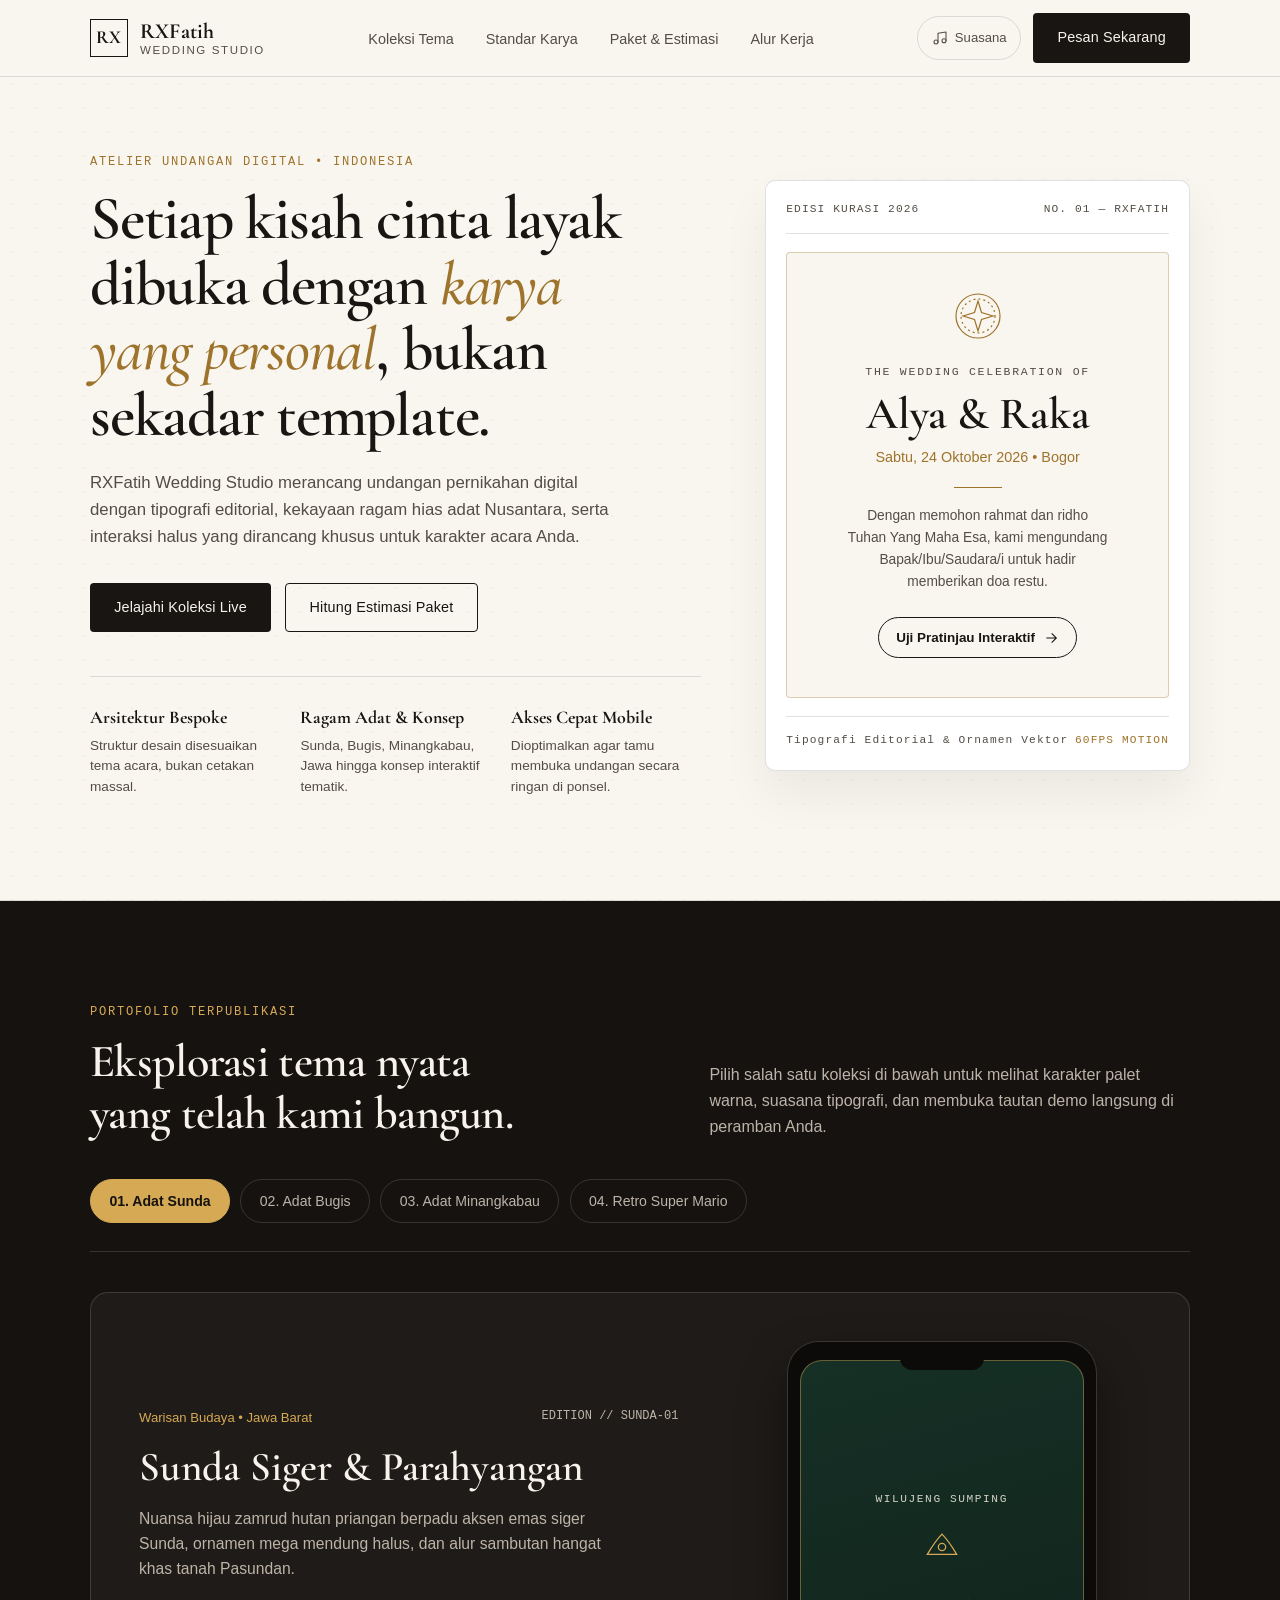
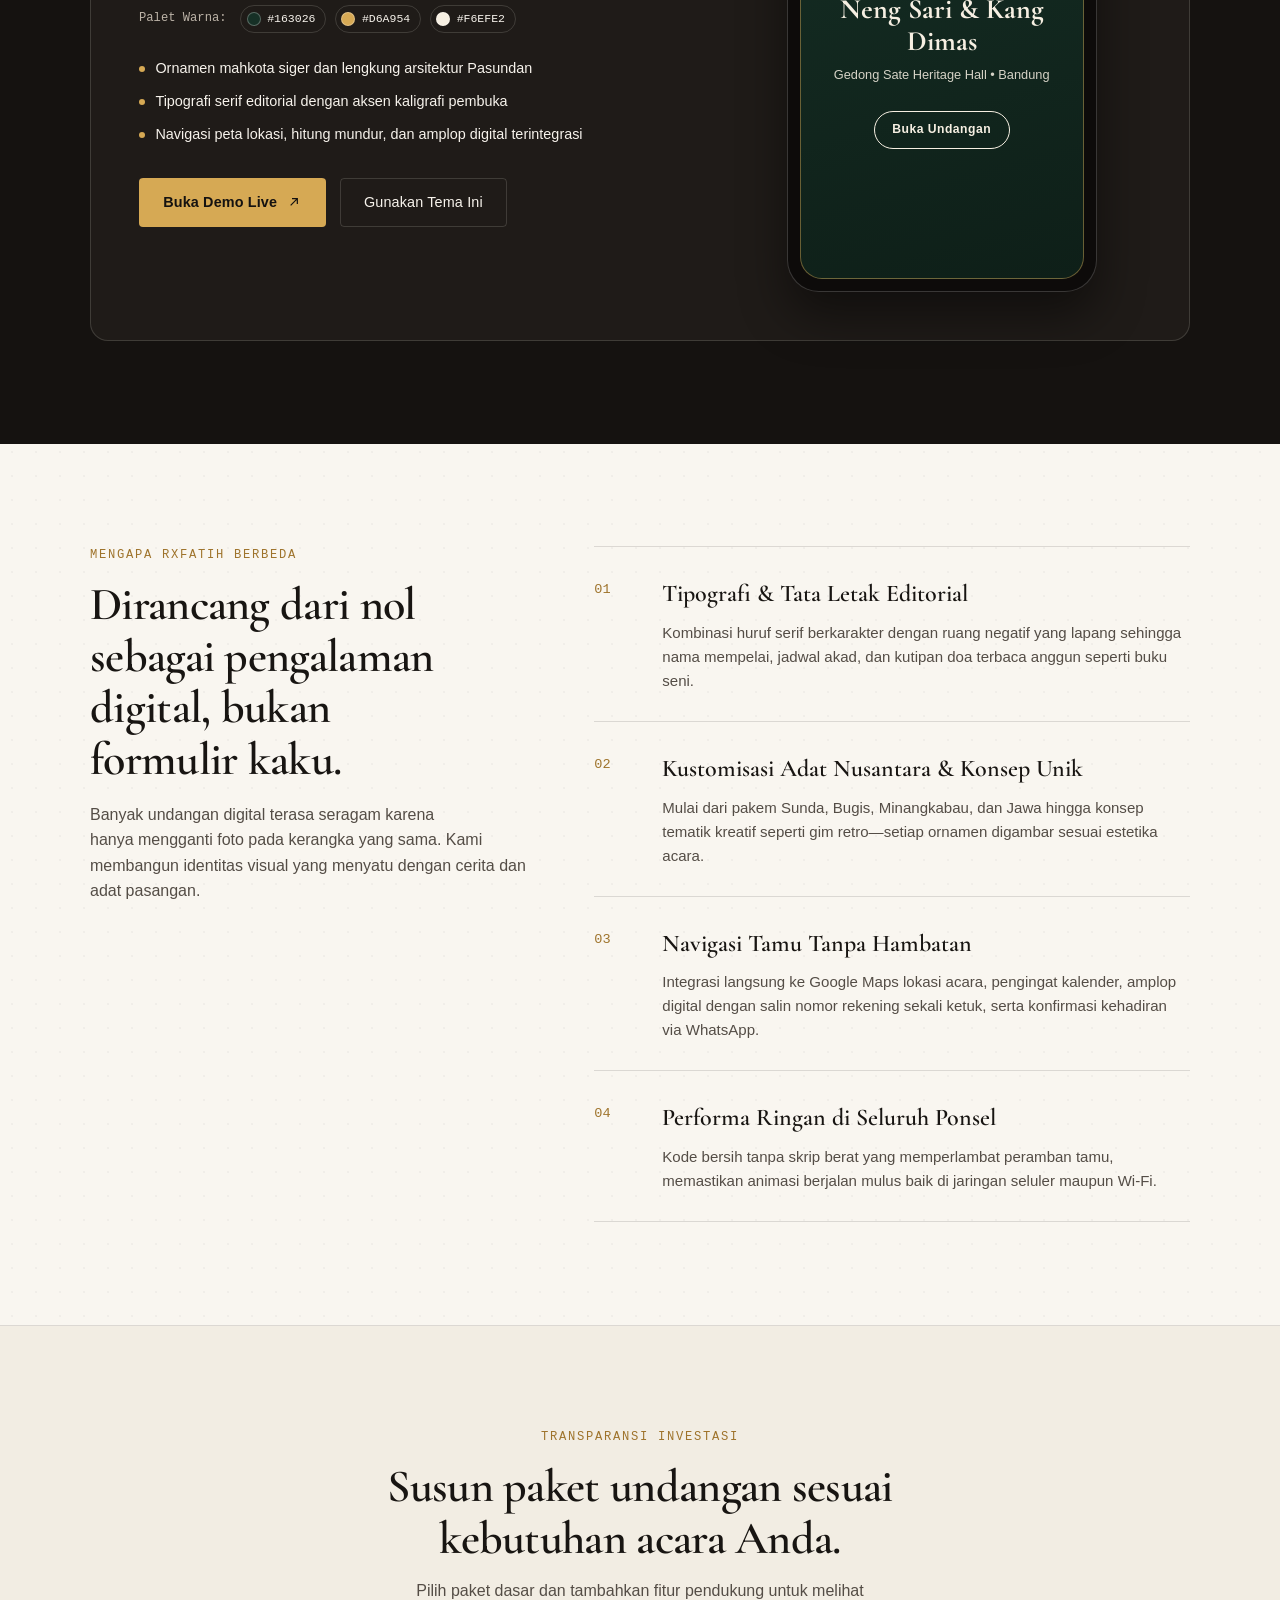
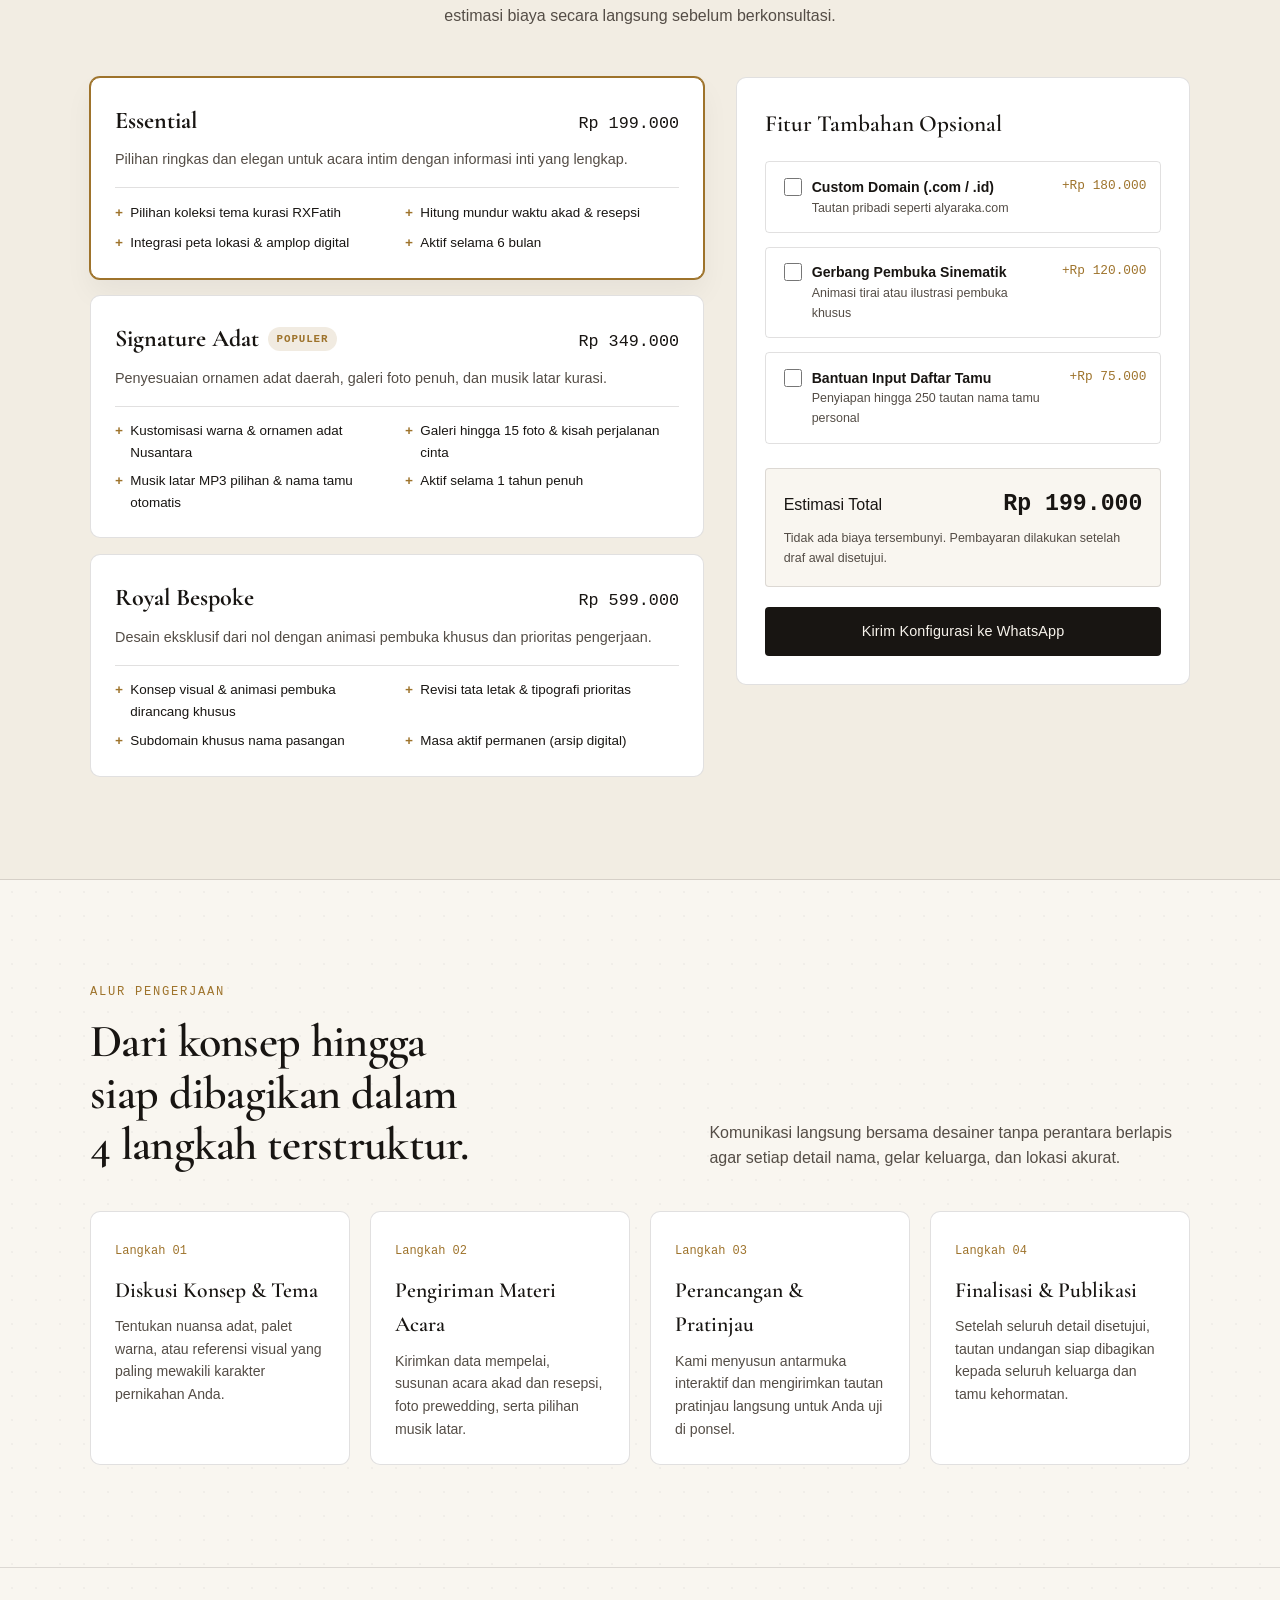
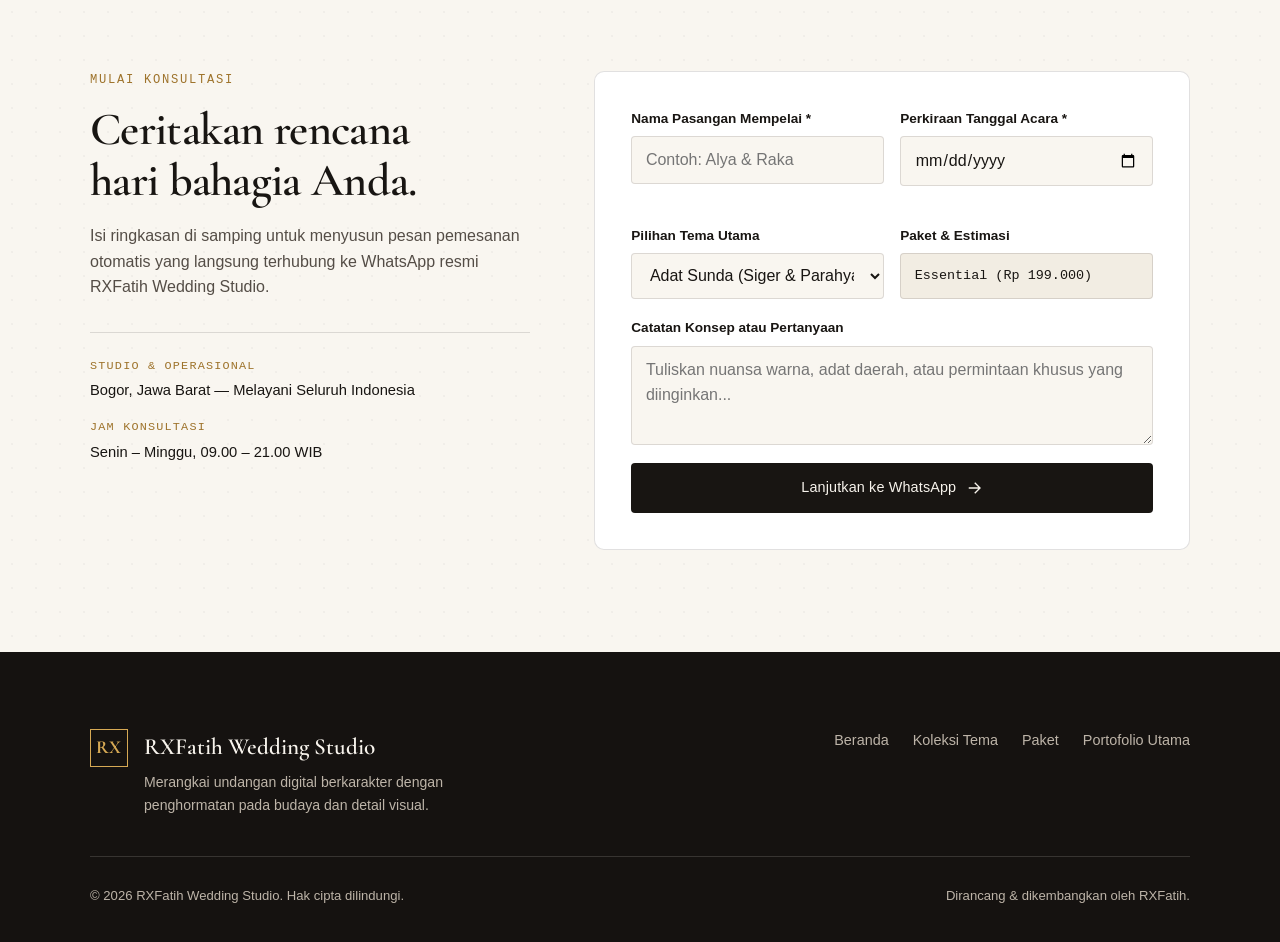
==== commit 00b71386: "Update index.html" ====
--- a/index.html
+++ b/index.html
@@ -495,7 +495,7 @@
 
   <!-- Letakkan file MP3 lokal Anda di ./assets/music.mp3 jika ingin mengganti nada suasana bawaan -->
   <audio id="bg-music" loop preload="none">
-    <source src="assets/music.mp3" type="audio/mpeg">
+    <source src="Assets/music.mp3" type="audio/mpeg">
   </audio>
 
   <script src="script.js"></script>
--- a/style.css
+++ b/style.css
@@ -0,0 +1,1411 @@
+/* Design System Tokens — RXFatih Wedding Studio */
+:root {
+  --bg-ivory: #F9F6F0;
+  --bg-ivory-alt: #F2EDE3;
+  --surface-paper: #FFFFFF;
+  --bg-obsidian: #151210;
+  --surface-obsidian: #1F1B18;
+  --ink-primary: #181512;
+  --ink-secondary: #544D46;
+  --ink-light: #F7F3EC;
+  --ink-light-muted: #BDB4A8;
+  --accent-gold: #9E732B;
+  --accent-gold-hover: #825D20;
+  --accent-gold-bright: #D6A954;
+  --border-hairline: rgba(24, 21, 18, 0.13);
+  --border-light: rgba(247, 243, 236, 0.15);
+  --focus-ring: #9E732B;
+  --danger-color: #B42318;
+
+  --font-display: 'Cormorant Garamond', Georgia, serif;
+  --font-sans: 'Plus Jakarta Sans', -apple-system, BlinkMacSystemFont, sans-serif;
+  --font-mono: 'JetBrains Mono', monospace;
+
+  --container-max: 1180px;
+  --gutter: clamp(1.25rem, 4vw, 2.5rem);
+  --radius-sm: 4px;
+  --radius-md: 10px;
+  --radius-lg: 18px;
+}
+
+*,
+*::before,
+*::after {
+  box-sizing: border-box;
+}
+
+html {
+  scroll-behavior: smooth;
+  background-color: var(--bg-ivory);
+  color: var(--ink-primary);
+  font-family: var(--font-sans);
+  line-height: 1.6;
+  -webkit-font-smoothing: antialiased;
+}
+
+body {
+  margin: 0;
+  overflow-x: hidden;
+  background-color: var(--bg-ivory);
+  background-image: radial-gradient(rgba(24, 21, 18, 0.035) 1px, transparent 0);
+  background-size: 24px 24px;
+}
+
+h1, h2, h3, h4, p, ul, ol, dl, dd, figure {
+  margin: 0;
+}
+
+ul, ol {
+  padding: 0;
+  list-style: none;
+}
+
+a {
+  color: inherit;
+  text-decoration: none;
+}
+
+button,
+input,
+select,
+textarea {
+  font: inherit;
+  color: inherit;
+}
+
+button {
+  cursor: pointer;
+  touch-action: manipulation;
+}
+
+:focus-visible {
+  outline: 2px solid var(--focus-ring);
+  outline-offset: 3px;
+}
+
+.sr-only {
+  position: absolute;
+  width: 1px;
+  height: 1px;
+  padding: 0;
+  margin: -1px;
+  overflow: hidden;
+  clip: rect(0, 0, 0, 0);
+  border: 0;
+}
+
+.skip-link {
+  position: fixed;
+  top: -100px;
+  left: 1rem;
+  z-index: 999;
+  background: var(--ink-primary);
+  color: var(--ink-light);
+  padding: 0.75rem 1.25rem;
+  border-radius: var(--radius-sm);
+  font-size: 0.875rem;
+  transition: top 180ms ease;
+}
+
+.skip-link:focus {
+  top: 1rem;
+}
+
+.container {
+  width: 100%;
+  max-width: var(--container-max);
+  margin-inline: auto;
+  padding-inline: var(--gutter);
+}
+
+/* Header & Navigation */
+.site-header {
+  position: fixed;
+  top: 0;
+  left: 0;
+  right: 0;
+  z-index: 100;
+  background-color: rgba(249, 246, 240, 0.88);
+  backdrop-filter: blur(12px);
+  -webkit-backdrop-filter: blur(12px);
+  border-bottom: 1px solid var(--border-hairline);
+  transition: background-color 220ms ease, box-shadow 220ms ease;
+}
+
+.site-header.is-scrolled {
+  background-color: rgba(249, 246, 240, 0.96);
+  box-shadow: 0 8px 24px rgba(24, 21, 18, 0.05);
+}
+
+.header-inner {
+  display: flex;
+  align-items: center;
+  justify-content: space-between;
+  min-height: 76px;
+  gap: 1rem;
+}
+
+.brand {
+  display: inline-flex;
+  align-items: center;
+  gap: 0.75rem;
+  min-width: 0;
+}
+
+.brand-monogram {
+  display: inline-flex;
+  align-items: center;
+  justify-content: center;
+  width: 38px;
+  height: 38px;
+  border: 1px solid var(--ink-primary);
+  font-family: var(--font-display);
+  font-weight: 700;
+  font-size: 1.15rem;
+  letter-spacing: 0.04em;
+  flex-shrink: 0;
+}
+
+.brand-text {
+  display: flex;
+  flex-direction: column;
+  line-height: 1.15;
+}
+
+.brand-name {
+  font-family: var(--font-display);
+  font-weight: 700;
+  font-size: 1.35rem;
+  letter-spacing: 0.01em;
+}
+
+.brand-sub {
+  font-size: 0.72rem;
+  letter-spacing: 0.14em;
+  text-transform: uppercase;
+  color: var(--ink-secondary);
+}
+
+.nav-list {
+  display: flex;
+  align-items: center;
+  gap: 2rem;
+}
+
+.nav-link {
+  font-size: 0.9rem;
+  font-weight: 500;
+  color: var(--ink-secondary);
+  padding-block: 0.35rem;
+  position: relative;
+  transition: color 180ms ease;
+}
+
+.nav-link::after {
+  content: '';
+  position: absolute;
+  left: 0;
+  bottom: 0;
+  width: 100%;
+  height: 1px;
+  background-color: var(--accent-gold);
+  transform: scaleX(0);
+  transform-origin: right;
+  transition: transform 220ms ease;
+}
+
+.nav-link:hover,
+.nav-link:focus-visible {
+  color: var(--ink-primary);
+}
+
+.nav-link:hover::after,
+.nav-link:focus-visible::after {
+  transform: scaleX(1);
+  transform-origin: left;
+}
+
+.nav-mobile-cta {
+  display: none;
+}
+
+.header-actions {
+  display: flex;
+  align-items: center;
+  gap: 0.75rem;
+}
+
+.audio-toggle {
+  display: inline-flex;
+  align-items: center;
+  gap: 0.45rem;
+  min-height: 44px;
+  padding: 0.5rem 0.85rem;
+  border: 1px solid var(--border-hairline);
+  border-radius: 999px;
+  background: transparent;
+  font-size: 0.82rem;
+  font-weight: 500;
+  color: var(--ink-secondary);
+  transition: border-color 180ms ease, color 180ms ease, background-color 180ms ease;
+}
+
+.audio-toggle:hover {
+  border-color: var(--ink-primary);
+  color: var(--ink-primary);
+}
+
+.audio-toggle[aria-pressed="true"] {
+  border-color: var(--accent-gold);
+  color: var(--accent-gold);
+  background-color: rgba(158, 115, 43, 0.08);
+}
+
+.menu-toggle {
+  display: none;
+  flex-direction: column;
+  justify-content: center;
+  align-items: center;
+  gap: 5px;
+  width: 44px;
+  height: 44px;
+  border: 1px solid var(--border-hairline);
+  border-radius: var(--radius-sm);
+  background: transparent;
+}
+
+.menu-bar {
+  width: 18px;
+  height: 1.5px;
+  background-color: var(--ink-primary);
+  transition: transform 200ms ease;
+}
+
+/* Buttons */
+.btn {
+  display: inline-flex;
+  align-items: center;
+  justify-content: center;
+  gap: 0.55rem;
+  min-height: 46px;
+  padding: 0.75rem 1.45rem;
+  border-radius: var(--radius-sm);
+  font-size: 0.9rem;
+  font-weight: 500;
+  letter-spacing: 0.01em;
+  border: 1px solid transparent;
+  touch-action: manipulation;
+  transition: background-color 180ms ease, color 180ms ease, border-color 180ms ease, transform 180ms ease;
+}
+
+.btn:active {
+  transform: translateY(1px);
+}
+
+.btn-primary {
+  background-color: var(--ink-primary);
+  color: var(--ink-light);
+}
+
+.btn-primary:hover {
+  background-color: #2E2924;
+}
+
+.btn-secondary {
+  background-color: transparent;
+  border-color: var(--ink-primary);
+  color: var(--ink-primary);
+}
+
+.btn-secondary:hover {
+  background-color: rgba(24, 21, 18, 0.05);
+}
+
+.btn-gold {
+  background-color: var(--accent-gold-bright);
+  color: #151210;
+  font-weight: 600;
+}
+
+.btn-gold:hover {
+  background-color: #E3B866;
+}
+
+.btn-outline-light {
+  background-color: transparent;
+  border-color: var(--border-light);
+  color: var(--ink-light);
+}
+
+.btn-outline-light:hover {
+  border-color: var(--ink-light);
+  background-color: rgba(247, 243, 236, 0.06);
+}
+
+.btn-full {
+  width: 100%;
+}
+
+/* Typography Helpers */
+.eyebrow {
+  font-family: var(--font-mono);
+  font-size: 0.76rem;
+  letter-spacing: 0.14em;
+  text-transform: uppercase;
+  color: var(--accent-gold);
+  margin-bottom: 0.85rem;
+}
+
+.eyebrow-light {
+  color: var(--accent-gold-bright);
+}
+
+.section-title {
+  font-family: var(--font-display);
+  font-weight: 600;
+  font-size: clamp(2rem, 3.6vw, 3rem);
+  line-height: 1.12;
+  letter-spacing: -0.015em;
+  text-wrap: balance;
+}
+
+.title-light {
+  color: var(--ink-light);
+}
+
+.section-desc {
+  font-size: 1rem;
+  color: var(--ink-secondary);
+  max-width: 54ch;
+  text-wrap: pretty;
+}
+
+.desc-light {
+  color: var(--ink-light-muted);
+}
+
+/* Hero Section */
+.hero-section {
+  padding-top: calc(76px + clamp(2.75rem, 6vw, 5rem));
+  padding-bottom: clamp(4rem, 8vw, 6.5rem);
+  border-bottom: 1px solid var(--border-hairline);
+}
+
+.hero-grid {
+  display: grid;
+  grid-template-columns: minmax(0, 1.18fr) minmax(0, 0.82fr);
+  gap: clamp(2.5rem, 5vw, 4.5rem);
+  align-items: center;
+}
+
+.hero-title {
+  font-family: var(--font-display);
+  font-weight: 600;
+  font-size: clamp(2.55rem, 4.8vw, 4.15rem);
+  line-height: 1.07;
+  letter-spacing: -0.02em;
+  text-wrap: balance;
+  margin-bottom: 1.35rem;
+}
+
+.hero-title em {
+  font-style: italic;
+  font-weight: 500;
+  color: var(--accent-gold);
+}
+
+.hero-lead {
+  font-size: 1.05rem;
+  color: var(--ink-secondary);
+  max-width: 56ch;
+  margin-bottom: 2rem;
+  text-wrap: pretty;
+}
+
+.hero-cta-group {
+  display: flex;
+  flex-wrap: wrap;
+  gap: 0.9rem;
+  margin-bottom: 2.75rem;
+}
+
+.hero-pillars {
+  display: grid;
+  grid-template-columns: repeat(3, minmax(0, 1fr));
+  gap: 1.25rem;
+  padding-top: 1.65rem;
+  border-top: 1px solid var(--border-hairline);
+}
+
+.pillar-item dt {
+  font-family: var(--font-display);
+  font-weight: 700;
+  font-size: 1.12rem;
+  margin-bottom: 0.25rem;
+}
+
+.pillar-item dd {
+  font-size: 0.85rem;
+  color: var(--ink-secondary);
+  line-height: 1.5;
+}
+
+/* Editorial Hero Frame */
+.editorial-frame {
+  background-color: var(--surface-paper);
+  border: 1px solid var(--border-hairline);
+  border-radius: var(--radius-md);
+  padding: 1.25rem;
+  box-shadow: 0 24px 48px rgba(24, 21, 18, 0.06);
+}
+
+.frame-ornament-top,
+.frame-caption-bar {
+  display: flex;
+  justify-content: space-between;
+  align-items: center;
+  font-family: var(--font-mono);
+  font-size: 0.7rem;
+  letter-spacing: 0.1em;
+  color: var(--ink-secondary);
+}
+
+.frame-ornament-top {
+  padding-bottom: 0.9rem;
+  border-bottom: 1px solid var(--border-hairline);
+}
+
+.frame-caption-bar {
+  padding-top: 0.9rem;
+  border-top: 1px solid var(--border-hairline);
+}
+
+.mono-tag {
+  color: var(--accent-gold);
+  font-weight: 500;
+}
+
+.invitation-card-showcase {
+  margin-block: 1.15rem;
+  padding: clamp(1.75rem, 3vw, 2.5rem) 1.5rem;
+  background-color: var(--bg-ivory);
+  border: 1px solid rgba(158, 115, 43, 0.32);
+  border-radius: var(--radius-sm);
+  text-align: center;
+  display: flex;
+  flex-direction: column;
+  align-items: center;
+}
+
+.crest-mark {
+  color: var(--accent-gold);
+  margin-bottom: 1rem;
+}
+
+.card-kicker {
+  font-family: var(--font-mono);
+  font-size: 0.72rem;
+  letter-spacing: 0.15em;
+  text-transform: uppercase;
+  color: var(--ink-secondary);
+  margin-bottom: 0.5rem;
+}
+
+.card-couple {
+  font-family: var(--font-display);
+  font-size: clamp(2.2rem, 3.5vw, 2.85rem);
+  font-weight: 600;
+  line-height: 1.1;
+  margin-bottom: 0.45rem;
+}
+
+.card-date {
+  font-size: 0.9rem;
+  font-weight: 500;
+  color: var(--accent-gold);
+  margin-bottom: 1.1rem;
+}
+
+.card-divider {
+  width: 48px;
+  height: 1px;
+  background-color: var(--accent-gold);
+  margin-bottom: 1.1rem;
+}
+
+.card-note {
+  font-size: 0.86rem;
+  color: var(--ink-secondary);
+  max-width: 34ch;
+  margin-bottom: 1.5rem;
+}
+
+.card-preview-trigger {
+  display: inline-flex;
+  align-items: center;
+  gap: 0.5rem;
+  font-size: 0.84rem;
+  font-weight: 600;
+  color: var(--ink-primary);
+  padding: 0.55rem 1.05rem;
+  border: 1px solid var(--ink-primary);
+  border-radius: 999px;
+  transition: background-color 180ms ease, color 180ms ease;
+}
+
+.card-preview-trigger:hover {
+  background-color: var(--ink-primary);
+  color: var(--ink-light);
+}
+
+/* Dark Editorial Showcase Stage */
+.showcase-section {
+  background-color: var(--bg-obsidian);
+  color: var(--ink-light);
+  padding-block: clamp(4.5rem, 8vw, 7rem);
+}
+
+.section-header-split {
+  display: grid;
+  grid-template-columns: minmax(0, 1.1fr) minmax(0, 0.9fr);
+  gap: 2rem;
+  align-items: end;
+  margin-bottom: 2.5rem;
+}
+
+.theme-tablist {
+  display: flex;
+  flex-wrap: wrap;
+  gap: 0.65rem;
+  padding-bottom: 1.75rem;
+  border-bottom: 1px solid var(--border-light);
+  margin-bottom: 2.5rem;
+}
+
+.theme-tab {
+  min-height: 44px;
+  padding: 0.6rem 1.15rem;
+  border-radius: 999px;
+  border: 1px solid var(--border-light);
+  background-color: transparent;
+  color: var(--ink-light-muted);
+  font-size: 0.88rem;
+  font-weight: 500;
+  transition: background-color 180ms ease, color 180ms ease, border-color 180ms ease;
+}
+
+.theme-tab:hover {
+  border-color: var(--ink-light);
+  color: var(--ink-light);
+}
+
+.theme-tab[aria-selected="true"] {
+  background-color: var(--accent-gold-bright);
+  border-color: var(--accent-gold-bright);
+  color: #151210;
+  font-weight: 600;
+}
+
+.showcase-stage {
+  display: grid;
+  grid-template-columns: minmax(0, 1.15fr) minmax(0, 0.85fr);
+  gap: clamp(2rem, 5vw, 4rem);
+  align-items: center;
+  background-color: var(--surface-obsidian);
+  border: 1px solid var(--border-light);
+  border-radius: var(--radius-lg);
+  padding: clamp(1.75rem, 4vw, 3rem);
+}
+
+.stage-meta {
+  display: flex;
+  flex-wrap: wrap;
+  justify-content: space-between;
+  gap: 0.75rem;
+  margin-bottom: 1rem;
+}
+
+.stage-badge {
+  font-size: 0.82rem;
+  color: var(--accent-gold-bright);
+  font-weight: 500;
+}
+
+.stage-code {
+  font-family: var(--font-mono);
+  font-size: 0.75rem;
+  color: var(--ink-light-muted);
+}
+
+.stage-title {
+  font-family: var(--font-display);
+  font-size: clamp(1.85rem, 3.2vw, 2.6rem);
+  font-weight: 600;
+  line-height: 1.15;
+  margin-bottom: 0.9rem;
+}
+
+.stage-description {
+  color: var(--ink-light-muted);
+  font-size: 0.98rem;
+  margin-bottom: 1.5rem;
+  max-width: 54ch;
+}
+
+.palette-strip {
+  display: flex;
+  align-items: center;
+  flex-wrap: wrap;
+  gap: 0.85rem;
+  margin-bottom: 1.5rem;
+}
+
+.palette-label {
+  font-family: var(--font-mono);
+  font-size: 0.76rem;
+  color: var(--ink-light-muted);
+}
+
+.swatch-group {
+  display: flex;
+  align-items: center;
+  gap: 0.55rem;
+}
+
+.swatch-chip {
+  display: inline-flex;
+  align-items: center;
+  gap: 0.4rem;
+  padding: 0.25rem 0.6rem 0.25rem 0.35rem;
+  border: 1px solid var(--border-light);
+  border-radius: 999px;
+  font-family: var(--font-mono);
+  font-size: 0.72rem;
+  color: var(--ink-light);
+}
+
+.swatch-dot {
+  width: 14px;
+  height: 14px;
+  border-radius: 50%;
+  border: 1px solid rgba(255, 255, 255, 0.28);
+}
+
+.stage-highlights {
+  display: grid;
+  gap: 0.6rem;
+  margin-bottom: 2rem;
+}
+
+.stage-highlights li {
+  display: flex;
+  align-items: baseline;
+  gap: 0.65rem;
+  font-size: 0.9rem;
+  color: var(--ink-light);
+}
+
+.stage-highlights li::before {
+  content: '';
+  width: 6px;
+  height: 6px;
+  border-radius: 50%;
+  background-color: var(--accent-gold-bright);
+  flex-shrink: 0;
+  transform: translateY(-1px);
+}
+
+.stage-actions {
+  display: flex;
+  flex-wrap: wrap;
+  gap: 0.85rem;
+}
+
+/* Device Mockup Preview */
+.stage-device-wrap {
+  display: flex;
+  justify-content: center;
+}
+
+.device-mockup {
+  width: 100%;
+  max-width: 310px;
+  aspect-ratio: 9 / 16;
+  border-radius: 32px;
+  padding: 12px;
+  background-color: #0D0B0A;
+  border: 1px solid rgba(255, 255, 255, 0.18);
+  box-shadow: 0 24px 48px rgba(0, 0, 0, 0.45);
+  display: flex;
+  flex-direction: column;
+  position: relative;
+}
+
+.device-notch {
+  width: 84px;
+  height: 16px;
+  background-color: #0D0B0A;
+  border-radius: 0 0 12px 12px;
+  margin: 0 auto -10px;
+  z-index: 2;
+}
+
+.device-screen {
+  flex: 1;
+  border-radius: 22px;
+  padding: 2rem 1.25rem;
+  display: flex;
+  flex-direction: column;
+  align-items: center;
+  justify-content: center;
+  text-align: center;
+  transition: background-color 260ms ease, color 260ms ease, border-color 260ms ease;
+  border: 1px solid rgba(255, 255, 255, 0.15);
+}
+
+.device-mockup[data-active-theme="sunda"] .device-screen {
+  background: linear-gradient(165deg, #163026 0%, #0E1F18 100%);
+  color: #F6EFE2;
+  border-color: rgba(214, 169, 84, 0.45);
+}
+
+.device-mockup[data-active-theme="bugis"] .device-screen {
+  background: linear-gradient(165deg, #4A151B 0%, #270A0E 100%);
+  color: #FDF3E7;
+  border-color: rgba(226, 179, 92, 0.5);
+}
+
+.device-mockup[data-active-theme="minang"] .device-screen {
+  background: linear-gradient(165deg, #1E1916 0%, #3A1614 100%);
+  color: #FAF2E4;
+  border-color: rgba(228, 180, 74, 0.55);
+}
+
+.device-mockup[data-active-theme="mario"] .device-screen {
+  background: linear-gradient(180deg, #2563EB 0%, #1D4ED8 72%, #15803D 72%, #166534 100%);
+  color: #FFFFFF;
+  border-color: #FACC15;
+}
+
+.screen-sub {
+  font-family: var(--font-mono);
+  font-size: 0.7rem;
+  letter-spacing: 0.14em;
+  text-transform: uppercase;
+  opacity: 0.85;
+  margin-bottom: 1rem;
+}
+
+.screen-emblem {
+  margin-bottom: 1rem;
+  color: var(--accent-gold-bright);
+}
+
+.screen-couple {
+  font-family: var(--font-display);
+  font-size: 1.75rem;
+  font-weight: 700;
+  line-height: 1.15;
+  margin-bottom: 0.5rem;
+}
+
+.screen-venue {
+  font-size: 0.8rem;
+  opacity: 0.86;
+  margin-bottom: 1.6rem;
+}
+
+.screen-pill {
+  padding: 0.5rem 1.1rem;
+  border-radius: 999px;
+  border: 1px solid currentColor;
+  font-size: 0.76rem;
+  font-weight: 600;
+  letter-spacing: 0.04em;
+}
+
+/* Craft / Standards Section */
+.craft-section {
+  padding-block: clamp(4.5rem, 8vw, 7rem);
+  border-bottom: 1px solid var(--border-hairline);
+}
+
+.craft-layout {
+  display: grid;
+  grid-template-columns: minmax(0, 0.85fr) minmax(0, 1.15fr);
+  gap: clamp(2.5rem, 5vw, 4.5rem);
+  align-items: start;
+}
+
+.craft-intro {
+  position: sticky;
+  top: 104px;
+}
+
+.craft-intro .section-title {
+  margin-bottom: 1rem;
+}
+
+.craft-list {
+  border-top: 1px solid var(--border-hairline);
+}
+
+.craft-row {
+  display: grid;
+  grid-template-columns: 48px minmax(0, 1fr);
+  gap: 1.25rem;
+  padding-block: 1.75rem;
+  border-bottom: 1px solid var(--border-hairline);
+}
+
+.craft-index {
+  font-family: var(--font-mono);
+  font-size: 0.85rem;
+  color: var(--accent-gold);
+  padding-top: 0.25rem;
+}
+
+.craft-body h3 {
+  font-family: var(--font-display);
+  font-size: 1.5rem;
+  font-weight: 600;
+  margin-bottom: 0.45rem;
+}
+
+.craft-body p {
+  font-size: 0.94rem;
+  color: var(--ink-secondary);
+}
+
+/* Packages & Configurator */
+.packages-section {
+  padding-block: clamp(4.5rem, 8vw, 7rem);
+  background-color: var(--bg-ivory-alt);
+  border-bottom: 1px solid var(--border-hairline);
+}
+
+.section-header-center {
+  text-align: center;
+  max-width: 64ch;
+  margin-inline: auto;
+  margin-bottom: 3rem;
+}
+
+.section-header-center .section-title {
+  margin-bottom: 0.85rem;
+}
+
+.section-header-center .section-desc {
+  margin-inline: auto;
+}
+
+.configurator-grid {
+  display: grid;
+  grid-template-columns: minmax(0, 1.15fr) minmax(0, 0.85fr);
+  gap: 2rem;
+  align-items: start;
+}
+
+.tier-selector {
+  display: grid;
+  gap: 1rem;
+}
+
+.tier-card {
+  display: block;
+  background-color: var(--surface-paper);
+  border: 1px solid var(--border-hairline);
+  border-radius: var(--radius-md);
+  padding: 1.5rem;
+  cursor: pointer;
+  transition: border-color 180ms ease, box-shadow 180ms ease;
+}
+
+.tier-card:hover {
+  border-color: var(--ink-primary);
+}
+
+.tier-card.is-selected {
+  border-color: var(--accent-gold);
+  box-shadow: 0 0 0 1px var(--accent-gold), 0 14px 28px rgba(24, 21, 18, 0.05);
+}
+
+.tier-top {
+  display: flex;
+  justify-content: space-between;
+  align-items: baseline;
+  gap: 1rem;
+  margin-bottom: 0.5rem;
+}
+
+.tier-name {
+  font-family: var(--font-display);
+  font-size: 1.5rem;
+  font-weight: 700;
+  display: inline-flex;
+  align-items: center;
+  gap: 0.55rem;
+}
+
+.tier-badge {
+  font-family: var(--font-mono);
+  font-size: 0.68rem;
+  text-transform: uppercase;
+  letter-spacing: 0.08em;
+  padding: 0.2rem 0.55rem;
+  border-radius: 999px;
+  background-color: rgba(158, 115, 43, 0.14);
+  color: var(--accent-gold);
+}
+
+.tier-price {
+  font-family: var(--font-mono);
+  font-weight: 500;
+  font-size: 1.05rem;
+  font-variant-numeric: tabular-nums;
+  color: var(--ink-primary);
+}
+
+.tier-summary {
+  font-size: 0.9rem;
+  color: var(--ink-secondary);
+  margin-bottom: 1rem;
+}
+
+.tier-features {
+  display: grid;
+  grid-template-columns: repeat(2, minmax(0, 1fr));
+  gap: 0.45rem 1rem;
+  padding-top: 0.85rem;
+  border-top: 1px solid var(--border-hairline);
+  font-size: 0.84rem;
+  color: var(--ink-primary);
+}
+
+.tier-features li {
+  display: flex;
+  align-items: baseline;
+  gap: 0.45rem;
+}
+
+.tier-features li::before {
+  content: '+';
+  font-family: var(--font-mono);
+  color: var(--accent-gold);
+  font-weight: 600;
+}
+
+.estimate-panel {
+  background-color: var(--surface-paper);
+  border: 1px solid var(--border-hairline);
+  border-radius: var(--radius-md);
+  padding: 1.75rem;
+  position: sticky;
+  top: 100px;
+}
+
+.estimate-heading {
+  font-family: var(--font-display);
+  font-size: 1.45rem;
+  font-weight: 600;
+  margin-bottom: 1.15rem;
+}
+
+.addon-list {
+  display: grid;
+  gap: 0.85rem;
+  margin-bottom: 1.5rem;
+}
+
+.addon-item {
+  display: grid;
+  grid-template-columns: 20px minmax(0, 1fr) auto;
+  gap: 0.75rem;
+  align-items: start;
+  padding: 0.85rem;
+  border: 1px solid var(--border-hairline);
+  border-radius: var(--radius-sm);
+  cursor: pointer;
+}
+
+.addon-item:hover {
+  border-color: var(--ink-secondary);
+}
+
+.addon-checkbox {
+  width: 18px;
+  height: 18px;
+  margin-top: 2px;
+  accent-color: var(--accent-gold);
+}
+
+.addon-info {
+  display: flex;
+  flex-direction: column;
+  min-width: 0;
+}
+
+.addon-title {
+  font-size: 0.88rem;
+  font-weight: 600;
+}
+
+.addon-sub {
+  font-size: 0.78rem;
+  color: var(--ink-secondary);
+}
+
+.addon-cost {
+  font-family: var(--font-mono);
+  font-size: 0.8rem;
+  font-variant-numeric: tabular-nums;
+  color: var(--accent-gold);
+}
+
+.estimate-total-box {
+  background-color: var(--bg-ivory);
+  border: 1px solid var(--border-hairline);
+  border-radius: var(--radius-sm);
+  padding: 1.1rem;
+  margin-bottom: 1.25rem;
+}
+
+.total-row {
+  display: flex;
+  justify-content: space-between;
+  align-items: baseline;
+  margin-bottom: 0.35rem;
+}
+
+.total-amount {
+  font-family: var(--font-mono);
+  font-size: 1.45rem;
+  font-variant-numeric: tabular-nums;
+  color: var(--ink-primary);
+}
+
+.total-note {
+  font-size: 0.78rem;
+  color: var(--ink-secondary);
+}
+
+/* Process Section */
+.process-section {
+  padding-block: clamp(4.5rem, 8vw, 7rem);
+  border-bottom: 1px solid var(--border-hairline);
+}
+
+.process-steps {
+  display: grid;
+  grid-template-columns: repeat(4, minmax(0, 1fr));
+  gap: 1.25rem;
+}
+
+.step-card {
+  background-color: var(--surface-paper);
+  border: 1px solid var(--border-hairline);
+  border-radius: var(--radius-md);
+  padding: 1.5rem;
+}
+
+.step-num {
+  display: inline-block;
+  font-family: var(--font-mono);
+  font-size: 0.75rem;
+  color: var(--accent-gold);
+  margin-bottom: 0.75rem;
+}
+
+.step-card h3 {
+  font-family: var(--font-display);
+  font-size: 1.35rem;
+  font-weight: 600;
+  margin-bottom: 0.5rem;
+}
+
+.step-card p {
+  font-size: 0.88rem;
+  color: var(--ink-secondary);
+}
+
+/* Booking Section */
+.booking-section {
+  padding-block: clamp(4.5rem, 8vw, 7rem);
+}
+
+.booking-grid {
+  display: grid;
+  grid-template-columns: minmax(0, 0.85fr) minmax(0, 1.15fr);
+  gap: clamp(2rem, 5vw, 4rem);
+  align-items: start;
+}
+
+.booking-info .section-title {
+  margin-bottom: 1rem;
+}
+
+.booking-info .section-desc {
+  margin-bottom: 2rem;
+}
+
+.contact-direct-box {
+  display: grid;
+  gap: 1rem;
+  padding-top: 1.5rem;
+  border-top: 1px solid var(--border-hairline);
+}
+
+.contact-item {
+  display: flex;
+  flex-direction: column;
+  gap: 0.2rem;
+}
+
+.contact-label {
+  font-family: var(--font-mono);
+  font-size: 0.74rem;
+  text-transform: uppercase;
+  letter-spacing: 0.1em;
+  color: var(--accent-gold);
+}
+
+.contact-val {
+  font-size: 0.92rem;
+  font-weight: 500;
+}
+
+.booking-form {
+  background-color: var(--surface-paper);
+  border: 1px solid var(--border-hairline);
+  border-radius: var(--radius-md);
+  padding: clamp(1.5rem, 3.5vw, 2.25rem);
+  display: grid;
+  gap: 1.15rem;
+}
+
+.form-row {
+  display: grid;
+  grid-template-columns: repeat(2, minmax(0, 1fr));
+  gap: 1rem;
+}
+
+.form-group {
+  display: flex;
+  flex-direction: column;
+  gap: 0.4rem;
+  min-width: 0;
+}
+
+.form-group label {
+  font-size: 0.85rem;
+  font-weight: 600;
+  color: var(--ink-primary);
+}
+
+.form-group input,
+.form-group select,
+.form-group textarea {
+  width: 100%;
+  min-height: 46px;
+  padding: 0.65rem 0.85rem;
+  border: 1px solid var(--border-hairline);
+  border-radius: var(--radius-sm);
+  background-color: var(--bg-ivory);
+  transition: border-color 180ms ease, background-color 180ms ease;
+}
+
+.form-group input[readonly] {
+  background-color: var(--bg-ivory-alt);
+  font-family: var(--font-mono);
+  font-size: 0.84rem;
+}
+
+.form-group input:focus,
+.form-group select:focus,
+.form-group textarea:focus {
+  border-color: var(--accent-gold);
+  background-color: var(--surface-paper);
+}
+
+.field-error {
+  font-size: 0.78rem;
+  color: var(--danger-color);
+  min-height: 1.1em;
+}
+
+/* Closing Footer */
+footer.closing {
+  background-color: var(--bg-obsidian);
+  color: var(--ink-light);
+  padding-block: clamp(3.5rem, 6vw, 5rem) 2.5rem;
+}
+
+.closing-top {
+  display: flex;
+  flex-wrap: wrap;
+  justify-content: space-between;
+  align-items: flex-start;
+  gap: 2rem;
+  padding-bottom: 2.5rem;
+  border-bottom: 1px solid var(--border-light);
+}
+
+.closing-brand {
+  display: flex;
+  align-items: flex-start;
+  gap: 1rem;
+  max-width: 44ch;
+}
+
+.closing-brand .brand-monogram {
+  border-color: var(--accent-gold-bright);
+  color: var(--accent-gold-bright);
+}
+
+.closing-title {
+  font-family: var(--font-display);
+  font-size: 1.45rem;
+  font-weight: 600;
+  margin-bottom: 0.35rem;
+}
+
+.closing-tagline {
+  font-size: 0.88rem;
+  color: var(--ink-light-muted);
+}
+
+.closing-links {
+  display: flex;
+  flex-wrap: wrap;
+  gap: 1.5rem;
+  font-size: 0.9rem;
+  color: var(--ink-light-muted);
+}
+
+.closing-links a:hover {
+  color: var(--accent-gold-bright);
+}
+
+.closing-bottom {
+  display: flex;
+  flex-wrap: wrap;
+  justify-content: space-between;
+  gap: 1rem;
+  padding-top: 1.75rem;
+  font-size: 0.82rem;
+  color: var(--ink-light-muted);
+}
+
+/* Scroll Reveal */
+.reveal-up {
+  opacity: 0;
+  transform: translateY(18px);
+  transition: opacity 520ms ease, transform 520ms ease;
+  transition-delay: var(--delay, 0ms);
+}
+
+.reveal-up.is-visible {
+  opacity: 1;
+  transform: translateY(0);
+}
+
+@media (prefers-reduced-motion: reduce) {
+  html {
+    scroll-behavior: auto;
+  }
+
+  .reveal-up {
+    opacity: 1;
+    transform: none;
+    transition: none;
+  }
+
+  *,
+  *::before,
+  *::after {
+    animation-duration: 0.01ms !important;
+    animation-iteration-count: 1 !important;
+    transition-duration: 0.01ms !important;
+  }
+}
+
+/* Responsive Breakpoints (1024px, 768px, 375px) */
+@media (max-width: 1024px) {
+  .hero-grid,
+  .section-header-split,
+  .showcase-stage,
+  .craft-layout,
+  .configurator-grid,
+  .booking-grid {
+    grid-template-columns: 1fr;
+  }
+
+  .craft-intro,
+  .estimate-panel {
+    position: static;
+  }
+
+  .process-steps {
+    grid-template-columns: repeat(2, minmax(0, 1fr));
+  }
+}
+
+@media (max-width: 768px) {
+  .header-cta {
+    display: none;
+  }
+
+  .menu-toggle {
+    display: inline-flex;
+  }
+
+  .primary-nav {
+    position: fixed;
+    top: 76px;
+    left: 0;
+    right: 0;
+    background-color: var(--bg-ivory);
+    border-bottom: 1px solid var(--border-hairline);
+    padding: 1.5rem var(--gutter) 2rem;
+    display: none;
+    flex-direction: column;
+    gap: 1.25rem;
+    box-shadow: 0 18px 36px rgba(24, 21, 18, 0.12);
+  }
+
+  .primary-nav.is-open {
+    display: flex;
+  }
+
+  .nav-list {
+    flex-direction: column;
+    align-items: flex-start;
+    gap: 1rem;
+  }
+
+  .nav-link {
+    font-size: 1.05rem;
+  }
+
+  .nav-mobile-cta {
+    display: block;
+    padding-top: 0.5rem;
+  }
+
+  .hero-pillars,
+  .tier-features,
+  .process-steps,
+  .form-row {
+    grid-template-columns: 1fr;
+  }
+}
+
+@media (max-width: 390px) {
+  .audio-label {
+    display: none;
+  }
+
+  .brand-sub {
+    display: none;
+  }
+}
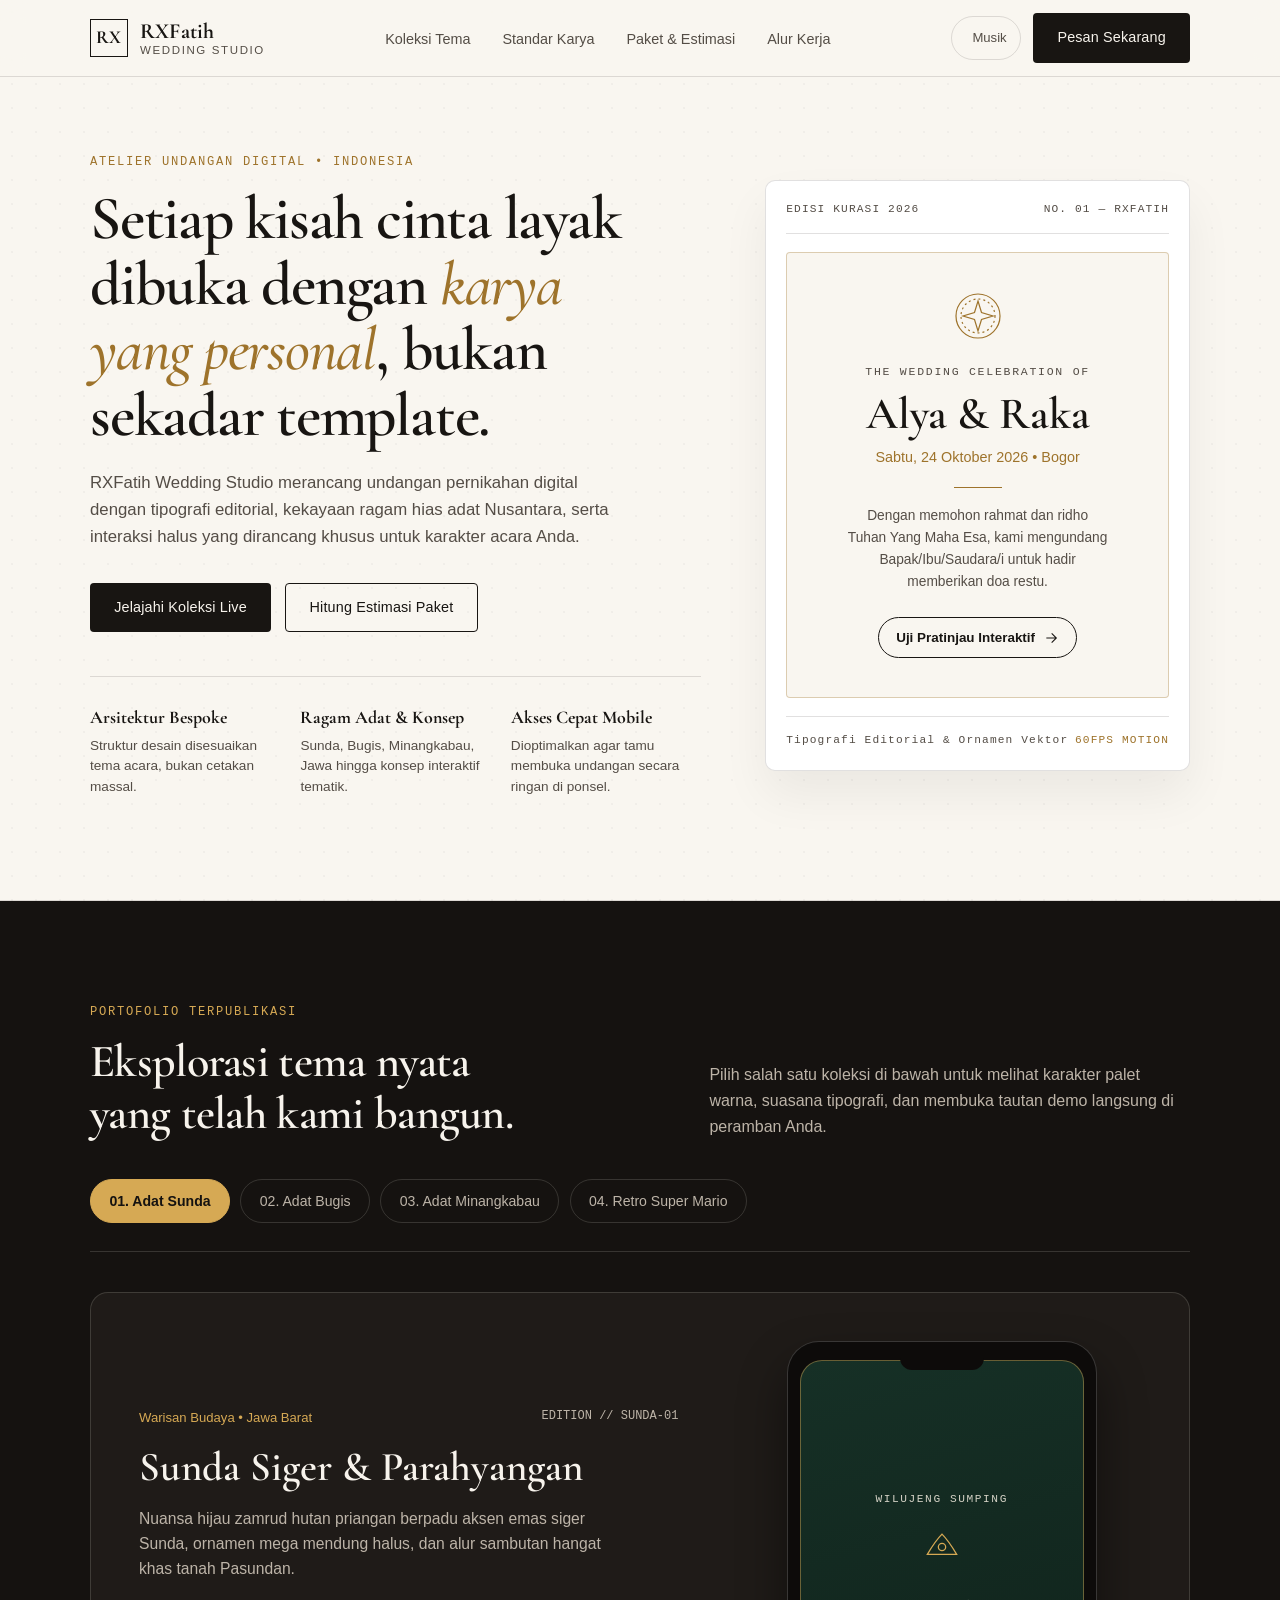
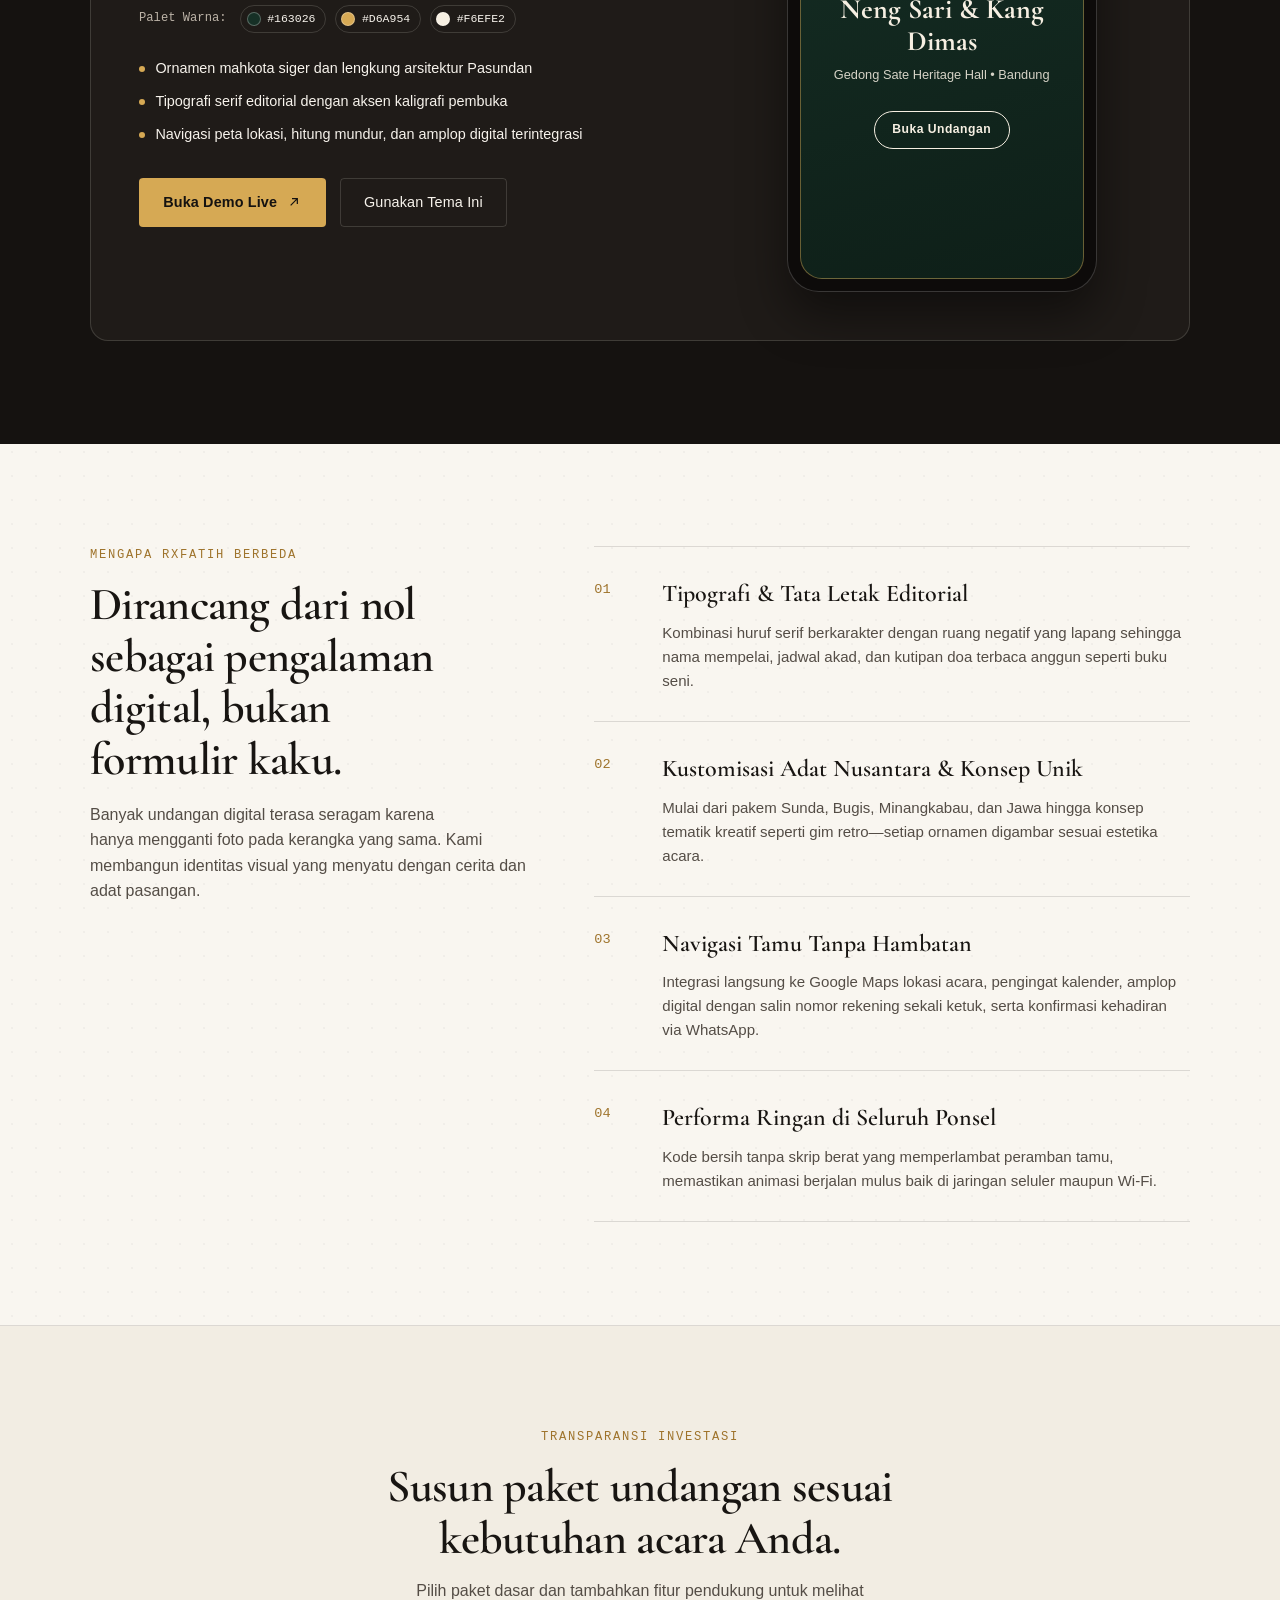
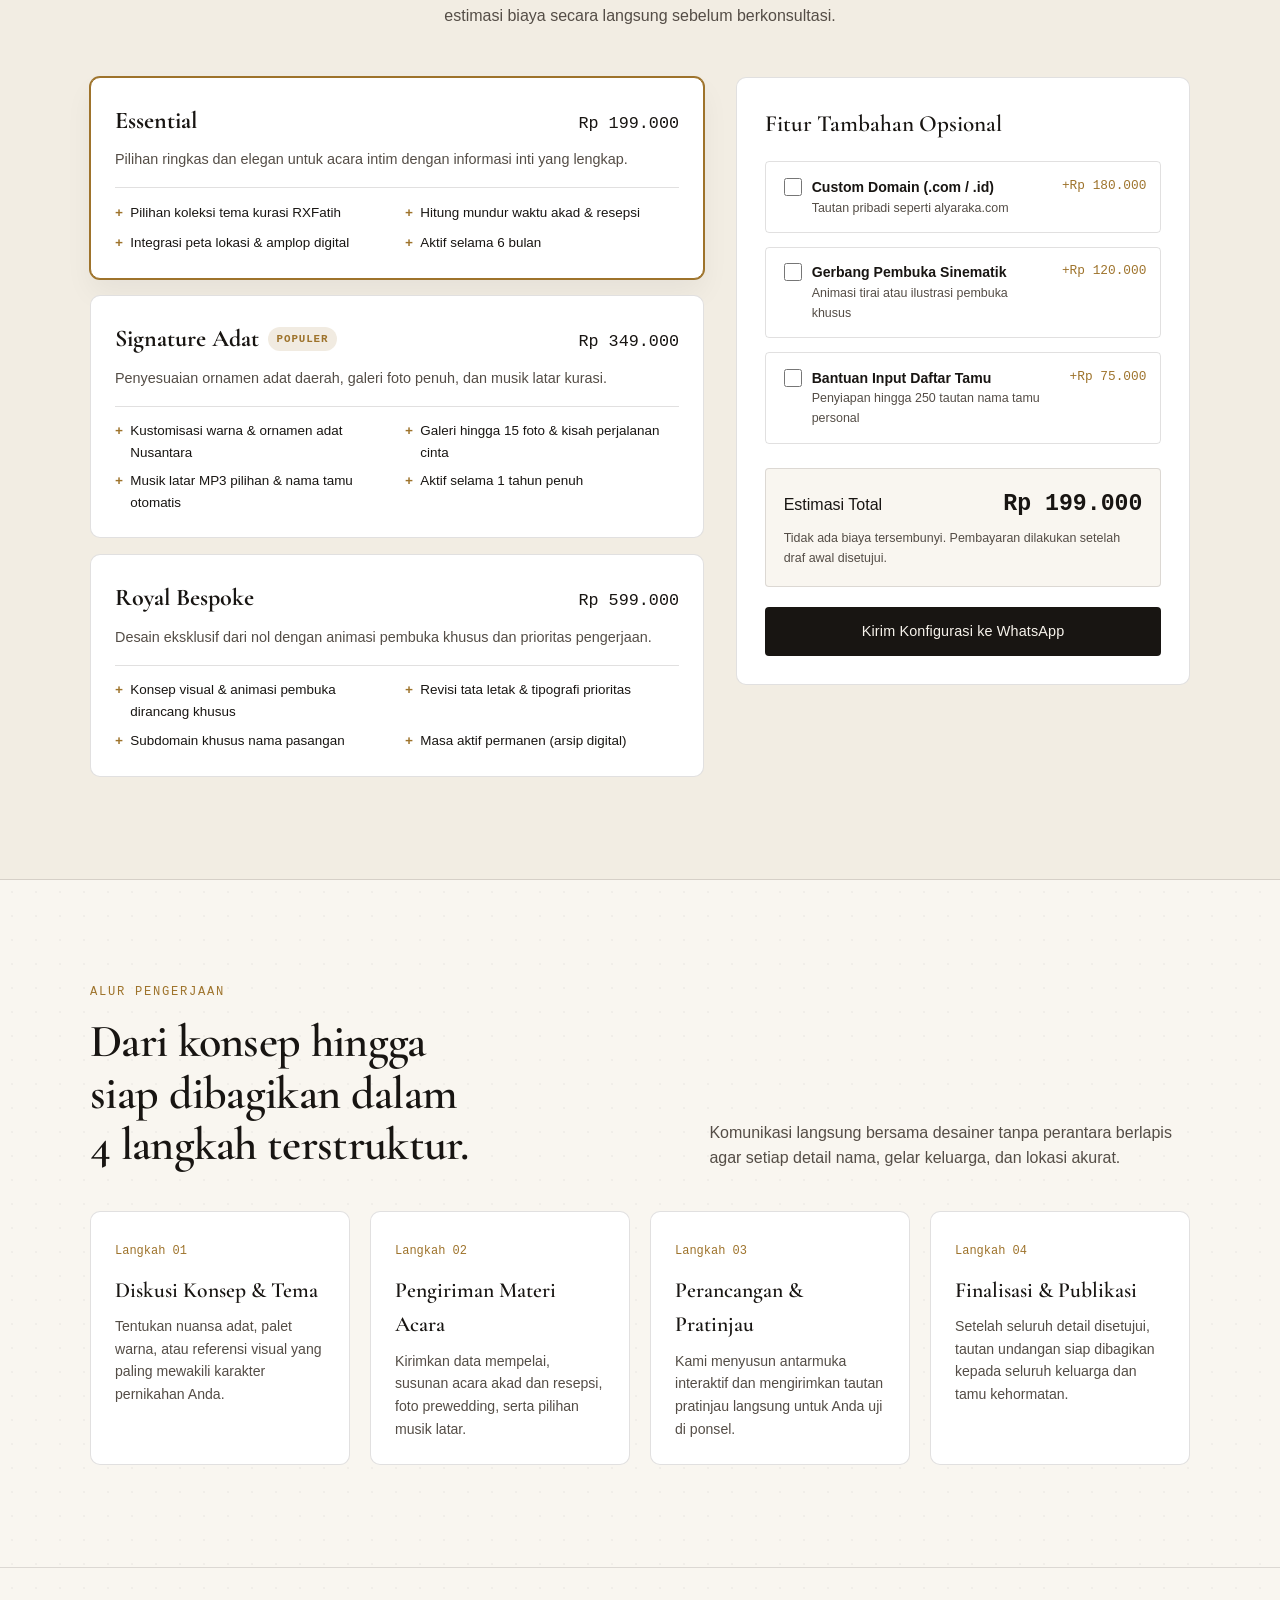
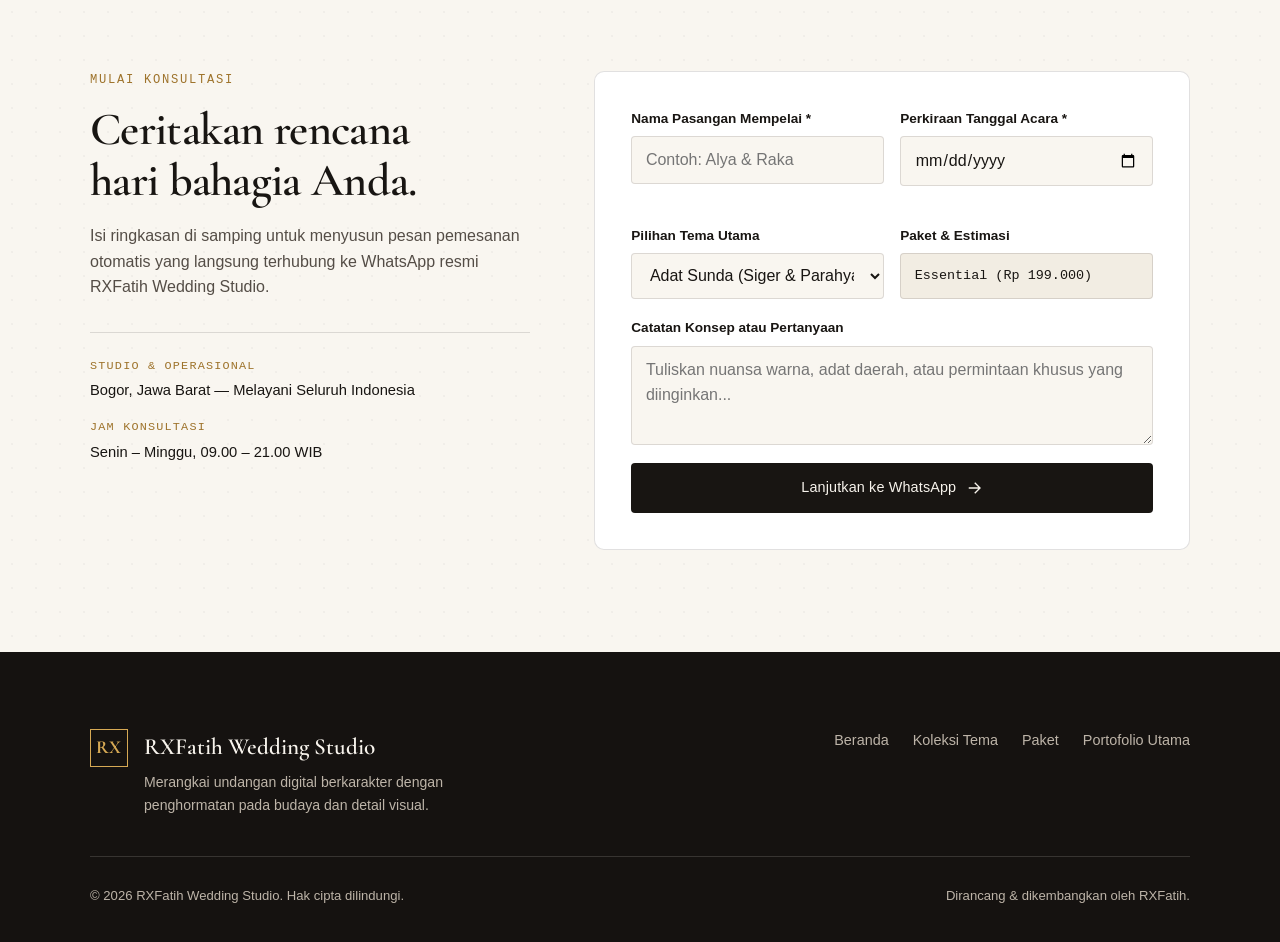
==== commit f09dbbff: "Update index.html" ====
--- a/index.html
+++ b/index.html
@@ -37,13 +37,13 @@
       </nav>
 
       <div class="header-actions">
-        <button type="button" class="audio-toggle" id="audio-toggle" aria-pressed="false" aria-label="Putar musik latar suasana">
-          <svg class="icon-svg" width="16" height="16" viewBox="0 0 24 24" fill="none" stroke="currentColor" stroke-width="1.6" stroke-linecap="round" stroke-linejoin="round" aria-hidden="true">
-            <path d="M9 18V5l12-2v13"></path>
-            <circle cx="6" cy="18" r="3"></circle>
-            <circle cx="18" cy="16" r="3"></circle>
-          </svg>
-          <span class="audio-label">Suasana</span>
+        <button type="button" class="audio-toggle" id="audio-toggle" aria-pressed="false" aria-label="Putar atau jeda musik latar">
+          <span class="eq-bars" aria-hidden="true">
+            <span class="eq-bar"></span>
+            <span class="eq-bar"></span>
+            <span class="eq-bar"></span>
+          </span>
+          <span class="audio-label" id="audio-label">Musik</span>
         </button>
         <a href="#konsultasi" class="btn btn-primary header-cta">Pesan Sekarang</a>
         <button type="button" class="menu-toggle" id="menu-toggle" aria-expanded="false" aria-controls="primary-nav" aria-label="Buka menu navigasi">
@@ -493,9 +493,15 @@
     </div>
   </footer>
 
-  <!-- Letakkan file MP3 lokal Anda di ./assets/music.mp3 jika ingin mengganti nada suasana bawaan -->
-  <audio id="bg-music" loop preload="none">
-    <source src="Assets/music.mp3" type="audio/mpeg">
+  <!-- Otomatis mendeteksi file audio di folder assets/ maupun folder utama -->
+  <audio id="bg-music" loop preload="auto">
+    <source src="assets/music.mp3" type="audio/mpeg">
+    <source src="music.mp3" type="audio/mpeg">
+    <source src="musik.mp3" type="audio/mpeg">
+    <source src="audio.mp3" type="audio/mpeg">
+    <source src="backsound.mp3" type="audio/mpeg">
+    <source src="assets/musik.mp3" type="audio/mpeg">
+    <source src="assets/audio.mp3" type="audio/mpeg">
   </audio>
 
   <script src="script.js"></script>
